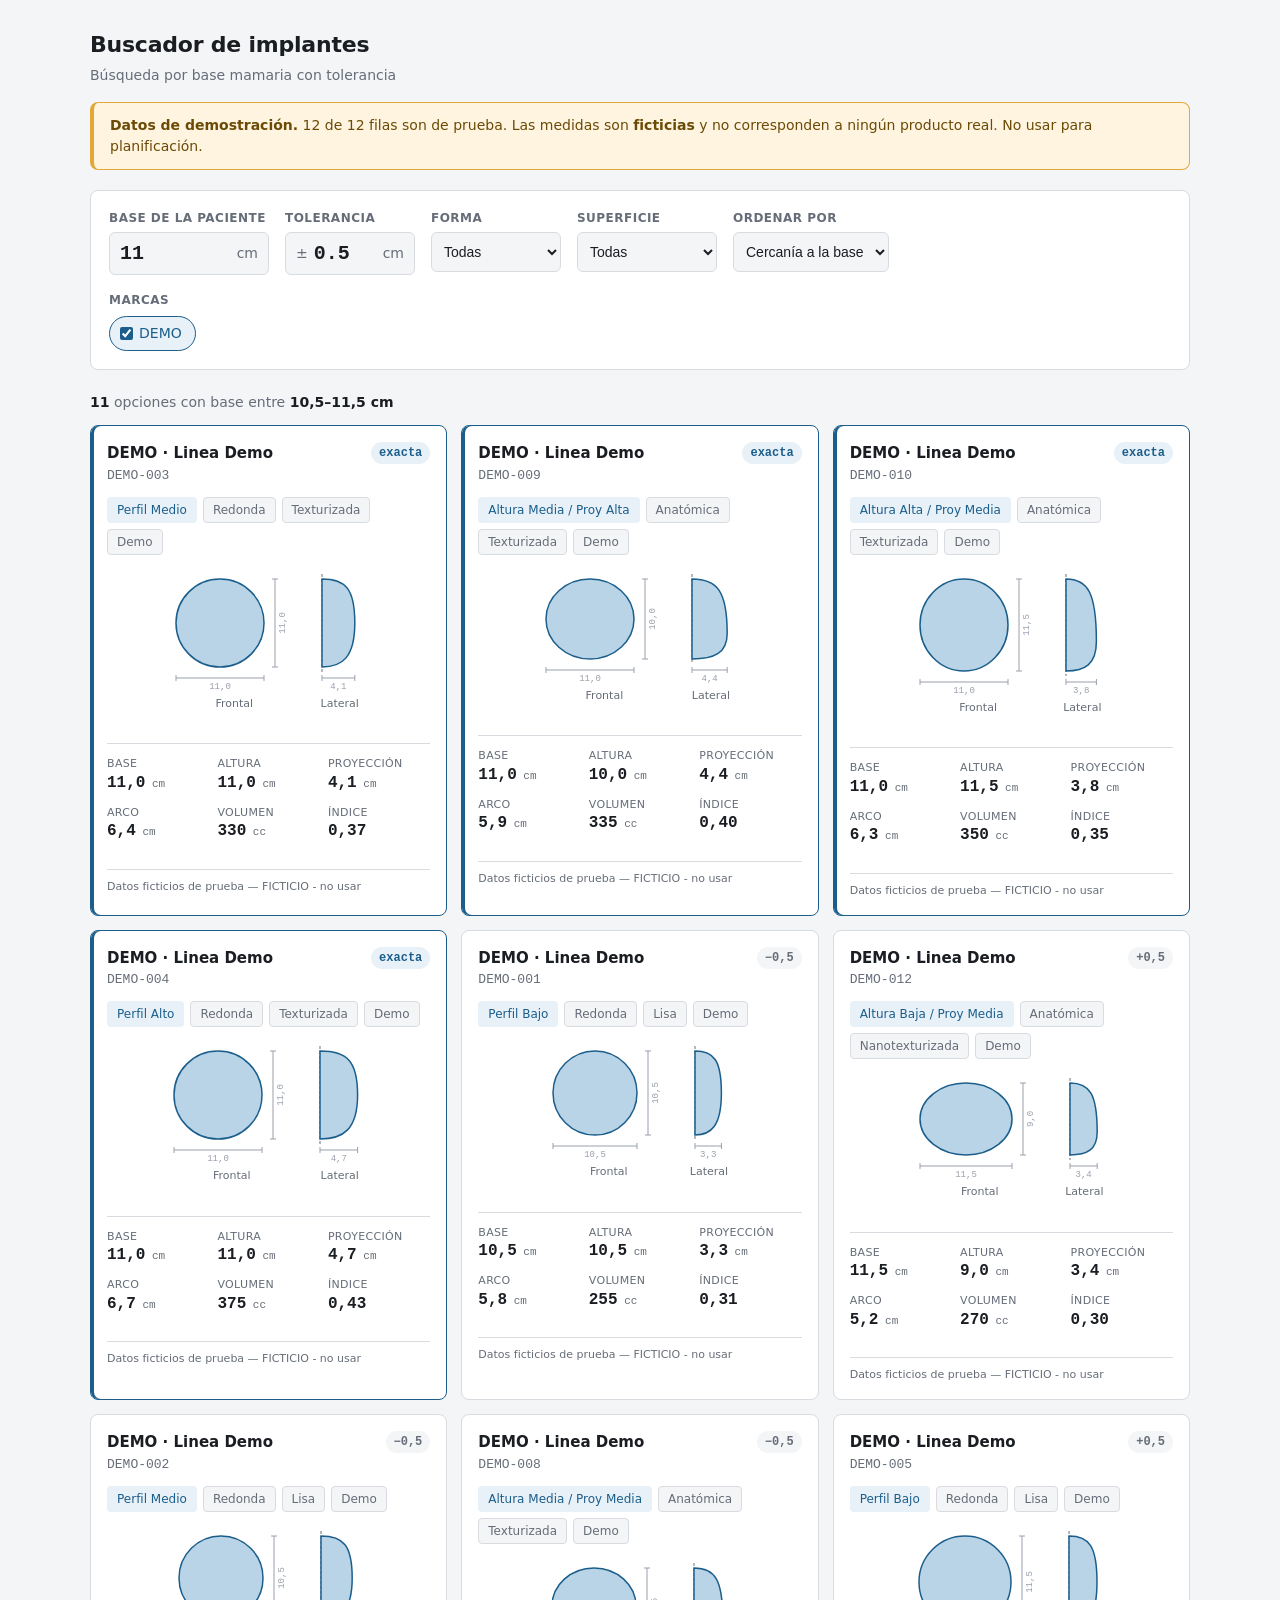
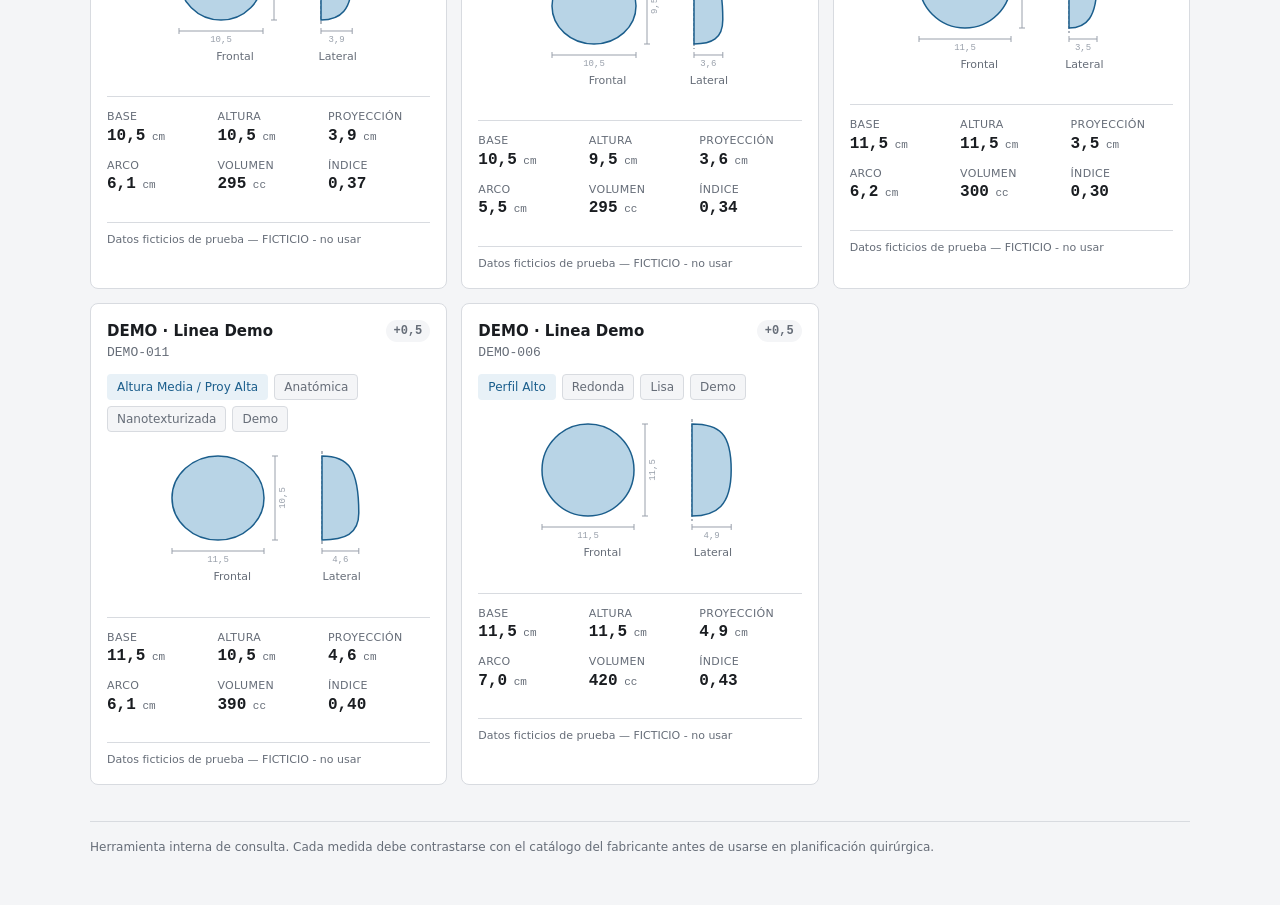
==== proyectos/implantes-mamarios/web/index.html @ 4392bfd8 "Buscador de implantes por base mamaria (sin datos reales aun) Monta el esqueleto completo del proyec" ====
<!doctype html>
<html lang="es">
<head>
  <meta charset="utf-8">
  <meta name="viewport" content="width=device-width, initial-scale=1">
  <title>Buscador de implantes</title>
  <link rel="stylesheet" href="estilos.css">
</head>
<body>

<header class="cabecera">
  <h1>Buscador de implantes</h1>
  <p class="subtitulo">Búsqueda por base mamaria con tolerancia</p>
</header>

<div id="avisoDemo" class="aviso-demo" hidden>
  <strong>Datos de demostración.</strong>
  <span id="avisoDemoTexto"></span>
  Las medidas son <strong>ficticias</strong> y no corresponden a ningún producto
  real. No usar para planificación.
</div>

<main>
  <section class="panel" aria-label="Criterios de búsqueda">
    <div class="campos">
      <div class="campo campo-principal">
        <label for="base">Base de la paciente</label>
        <div class="con-unidad">
          <input type="number" id="base" value="11" step="0.1" min="6" max="18" inputmode="decimal">
          <span class="unidad">cm</span>
        </div>
      </div>

      <div class="campo">
        <label for="tolerancia">Tolerancia</label>
        <div class="con-unidad">
          <span class="prefijo">±</span>
          <input type="number" id="tolerancia" value="0.5" step="0.1" min="0" max="3" inputmode="decimal">
          <span class="unidad">cm</span>
        </div>
      </div>

      <div class="campo">
        <label for="forma">Forma</label>
        <select id="forma">
          <option value="">Todas</option>
          <option value="redonda">Redonda</option>
          <option value="anatomica">Anatómica</option>
        </select>
      </div>

      <div class="campo">
        <label for="superficie">Superficie</label>
        <select id="superficie">
          <option value="">Todas</option>
        </select>
      </div>

      <div class="campo">
        <label for="orden">Ordenar por</label>
        <select id="orden">
          <option value="cercania">Cercanía a la base</option>
          <option value="volumen">Volumen</option>
          <option value="proyeccion">Proyección</option>
        </select>
      </div>
    </div>

    <fieldset class="marcas">
      <legend>Marcas</legend>
      <div id="listaMarcas" class="chips"></div>
    </fieldset>
  </section>

  <p id="resumen" class="resumen" role="status"></p>
  <div id="resultados" class="resultados"></div>
</main>

<footer class="pie">
  Herramienta interna de consulta. Cada medida debe contrastarse con el catálogo
  del fabricante antes de usarse en planificación quirúrgica.
</footer>

<script src="datos.js"></script>
<script src="app.js"></script>
</body>
</html>
---- proyectos/implantes-mamarios/web/estilos.css ----
:root {
  --fondo: #f4f5f7;
  --superficie: #ffffff;
  --borde: #d8dbe0;
  --texto: #1a1d21;
  --texto-suave: #666d78;
  --acento: #1b5e8c;
  --acento-suave: #e8f1f7;
  --aviso-fondo: #fff4e0;
  --aviso-borde: #e0a838;
  --aviso-texto: #6b4a05;
  --implante: #b8d4e6;
  --implante-borde: #1b5e8c;
  --cota: #99a0ab;
  --radio: 8px;
}

@media (prefers-color-scheme: dark) {
  :root {
    --fondo: #16181c;
    --superficie: #1f2227;
    --borde: #343941;
    --texto: #e8eaed;
    --texto-suave: #9aa1ac;
    --acento: #6fb3dd;
    --acento-suave: #1c2b36;
    --aviso-fondo: #35291040;
    --aviso-borde: #b8892c;
    --aviso-texto: #e8c477;
    --implante: #2c4757;
    --implante-borde: #6fb3dd;
    --cota: #6b7280;
  }
}

* { box-sizing: border-box; }

body {
  margin: 0;
  padding: 0 16px 48px;
  background: var(--fondo);
  color: var(--texto);
  font: 15px/1.5 system-ui, -apple-system, "Segoe UI", sans-serif;
}

.cabecera {
  max-width: 1100px;
  margin: 0 auto;
  padding-block: 28px 16px;
}

h1 {
  margin: 0;
  font-size: 22px;
  font-weight: 600;
  letter-spacing: -0.01em;
}

.subtitulo {
  margin: 4px 0 0;
  color: var(--texto-suave);
  font-size: 14px;
}

.aviso-demo {
  max-width: 1100px;
  margin: 0 auto 20px;
  padding: 12px 16px;
  background: var(--aviso-fondo);
  border: 1px solid var(--aviso-borde);
  border-left-width: 4px;
  border-radius: var(--radio);
  color: var(--aviso-texto);
  font-size: 14px;
}

main { max-width: 1100px; margin: 0 auto; }

.panel {
  background: var(--superficie);
  border: 1px solid var(--borde);
  border-radius: var(--radio);
  padding: 18px;
}

.campos {
  display: flex;
  flex-wrap: wrap;
  gap: 16px;
}

.campo { display: flex; flex-direction: column; gap: 5px; min-width: 130px; }
.campo-principal { min-width: 160px; }

.campo label {
  font-size: 12px;
  font-weight: 600;
  text-transform: uppercase;
  letter-spacing: 0.04em;
  color: var(--texto-suave);
}

.con-unidad {
  display: flex;
  align-items: center;
  gap: 6px;
  background: var(--fondo);
  border: 1px solid var(--borde);
  border-radius: 6px;
  padding: 0 10px;
}

.con-unidad:focus-within { border-color: var(--acento); }

.con-unidad input {
  border: none;
  background: none;
  color: var(--texto);
  font: 600 20px/1 ui-monospace, "SF Mono", Menlo, monospace;
  padding: 9px 0;
  width: 100%;
  min-width: 0;
}

.con-unidad input:focus { outline: none; }
.unidad, .prefijo { color: var(--texto-suave); font-size: 14px; flex: none; }

select {
  background: var(--fondo);
  border: 1px solid var(--borde);
  border-radius: 6px;
  color: var(--texto);
  font-size: 14px;
  padding: 10px 8px;
  min-width: 130px;
}

.marcas { border: none; margin: 16px 0 0; padding: 0; }

.marcas legend {
  font-size: 12px;
  font-weight: 600;
  text-transform: uppercase;
  letter-spacing: 0.04em;
  color: var(--texto-suave);
  padding: 0 0 7px;
}

.chips { display: flex; flex-wrap: wrap; gap: 8px; }

.chip {
  display: inline-flex;
  align-items: center;
  gap: 6px;
  background: var(--fondo);
  border: 1px solid var(--borde);
  border-radius: 999px;
  padding: 6px 13px 6px 10px;
  font-size: 14px;
  cursor: pointer;
  user-select: none;
}

.chip:has(input:checked) {
  background: var(--acento-suave);
  border-color: var(--acento);
  color: var(--acento);
  font-weight: 500;
}

.chip input { accent-color: var(--acento); margin: 0; }

.resumen {
  margin: 22px 0 12px;
  color: var(--texto-suave);
  font-size: 14px;
}

.resumen strong { color: var(--texto); }

.resultados {
  display: grid;
  grid-template-columns: repeat(auto-fill, minmax(330px, 1fr));
  gap: 14px;
}

.tarjeta {
  background: var(--superficie);
  border: 1px solid var(--borde);
  border-radius: var(--radio);
  padding: 16px;
  display: flex;
  flex-direction: column;
  gap: 12px;
}

.tarjeta.exacta { border-color: var(--acento); box-shadow: inset 3px 0 0 var(--acento); }

.tarjeta-cabecera { display: flex; justify-content: space-between; gap: 10px; align-items: start; }

.marca-linea { font-weight: 600; font-size: 15px; }
.referencia {
  color: var(--texto-suave);
  font: 13px/1.4 ui-monospace, "SF Mono", Menlo, monospace;
  margin-top: 2px;
}

.delta {
  flex: none;
  font: 600 12px/1 ui-monospace, Menlo, monospace;
  padding: 5px 8px;
  border-radius: 999px;
  background: var(--fondo);
  color: var(--texto-suave);
  white-space: nowrap;
}

.delta.cero { background: var(--acento-suave); color: var(--acento); }

.etiquetas { display: flex; flex-wrap: wrap; gap: 6px; }

.etiqueta {
  font-size: 12px;
  padding: 3px 9px;
  border-radius: 4px;
  background: var(--fondo);
  border: 1px solid var(--borde);
  color: var(--texto-suave);
}

.etiqueta.perfil { background: var(--acento-suave); border-color: transparent; color: var(--acento); font-weight: 500; }

.esquemas { display: flex; gap: 18px; justify-content: center; align-items: flex-end; padding: 4px 0; }
.esquema { text-align: center; margin: 0; }
.esquema svg { display: block; margin: 0 auto; }
.esquema figcaption { font-size: 11px; color: var(--texto-suave); margin-top: 3px; }

.medidas {
  display: grid;
  grid-template-columns: repeat(3, 1fr);
  gap: 12px 8px;
  border-top: 1px solid var(--borde);
  padding-top: 12px;
}

.medida { display: flex; flex-direction: column; gap: 1px; }

.medida dt {
  font-size: 11px;
  text-transform: uppercase;
  letter-spacing: 0.03em;
  color: var(--texto-suave);
}

.medida dd {
  margin: 0;
  font: 600 16px/1.2 ui-monospace, "SF Mono", Menlo, monospace;
}

.medida dd .u { font-size: 11px; font-weight: 400; color: var(--texto-suave); }
.medida dd.vacio { color: var(--texto-suave); font-weight: 400; }

.fuente {
  font-size: 11px;
  color: var(--texto-suave);
  border-top: 1px solid var(--borde);
  padding-top: 9px;
  line-height: 1.45;
}

.vacio-total {
  grid-column: 1 / -1;
  text-align: center;
  padding: 48px 20px;
  color: var(--texto-suave);
  background: var(--superficie);
  border: 1px dashed var(--borde);
  border-radius: var(--radio);
}

.pie {
  max-width: 1100px;
  margin: 36px auto 0;
  padding-top: 16px;
  border-top: 1px solid var(--borde);
  color: var(--texto-suave);
  font-size: 12px;
}

@media (max-width: 520px) {
  .campo, .campo-principal { min-width: 100%; }
  .resultados { grid-template-columns: 1fr; }
}
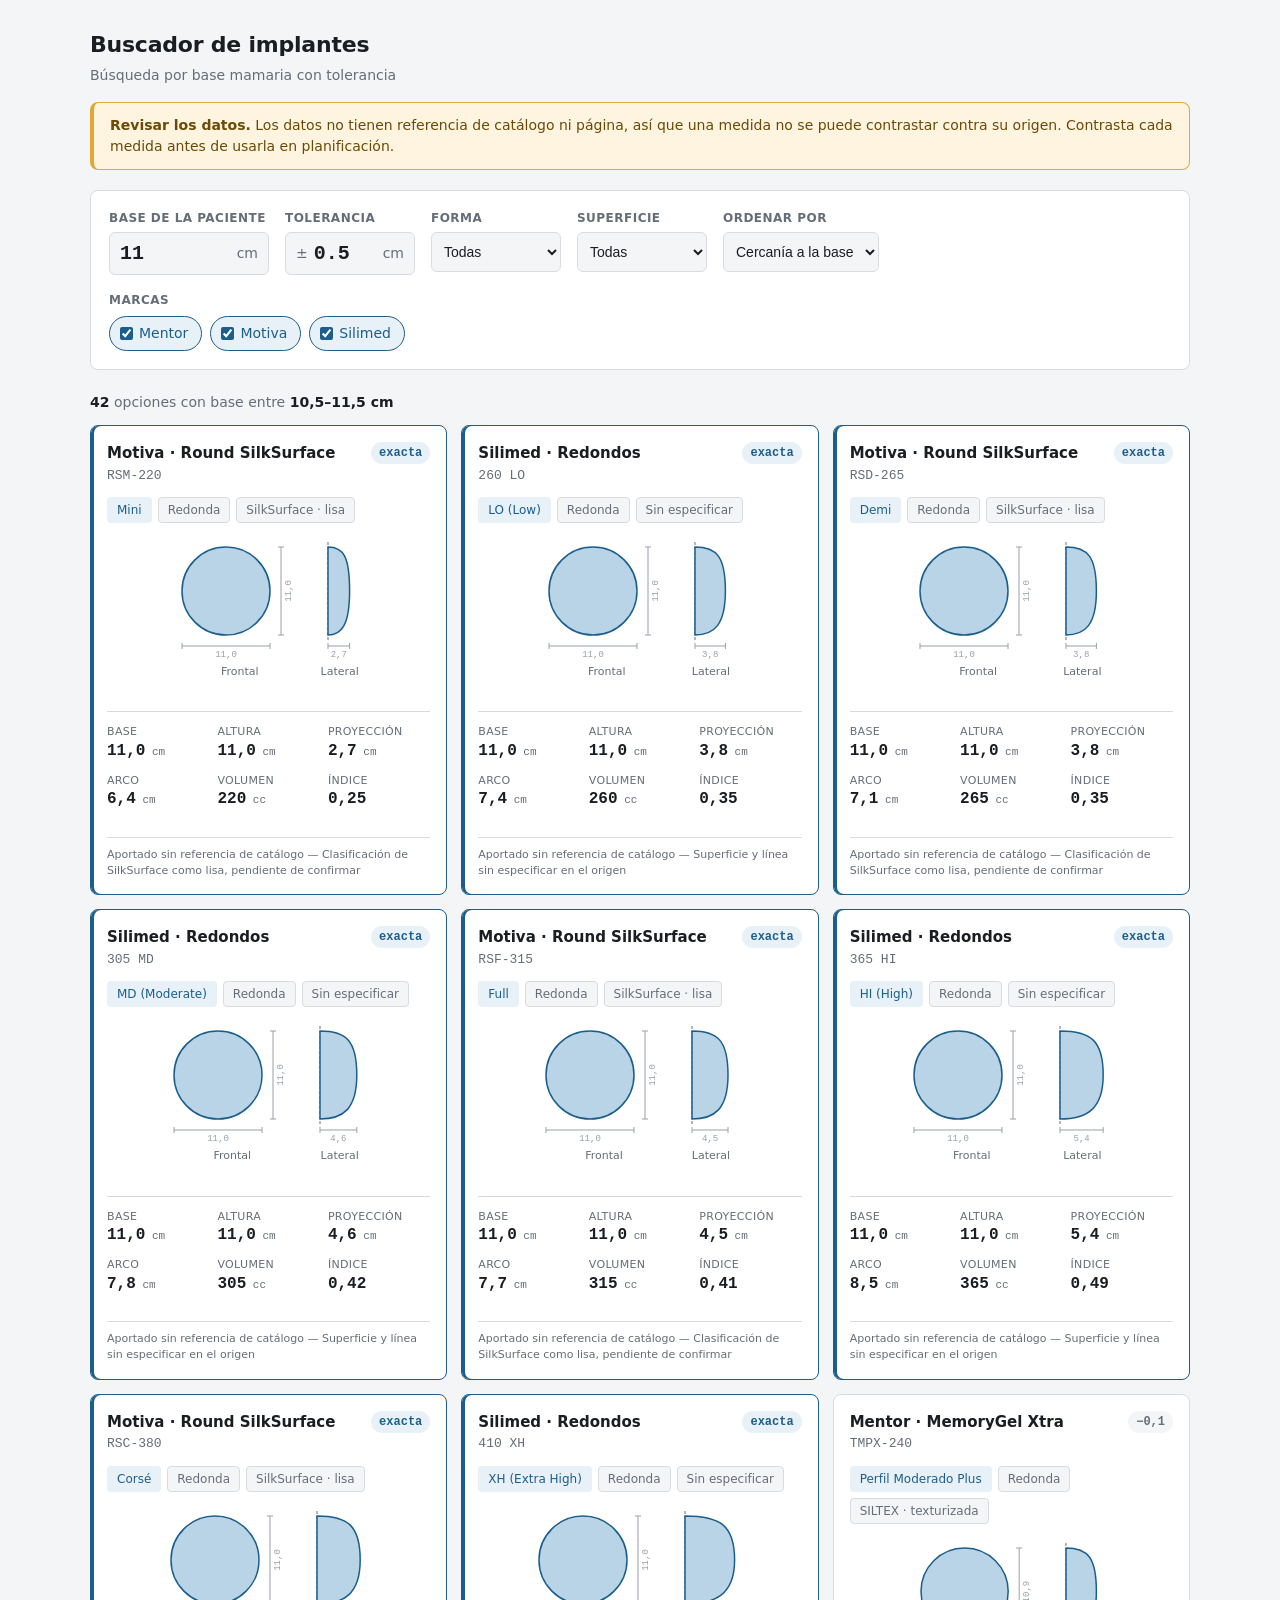
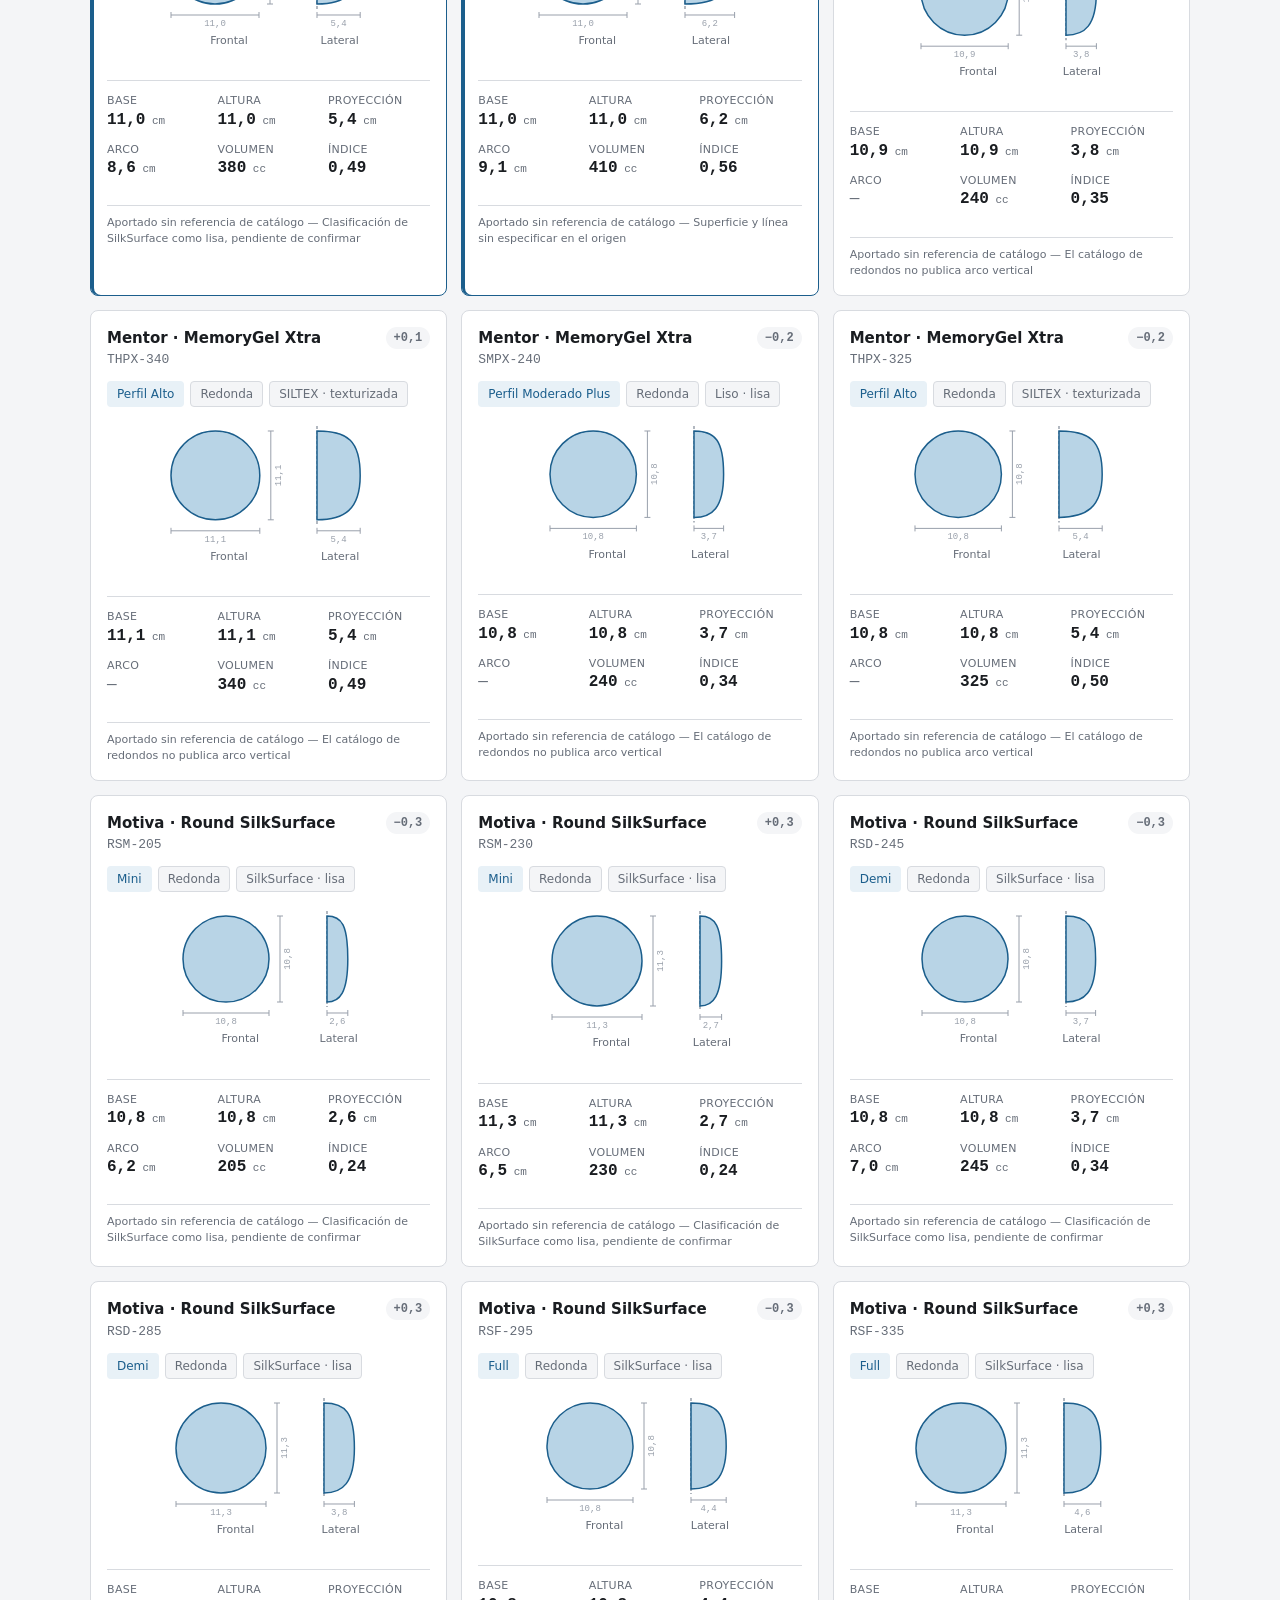
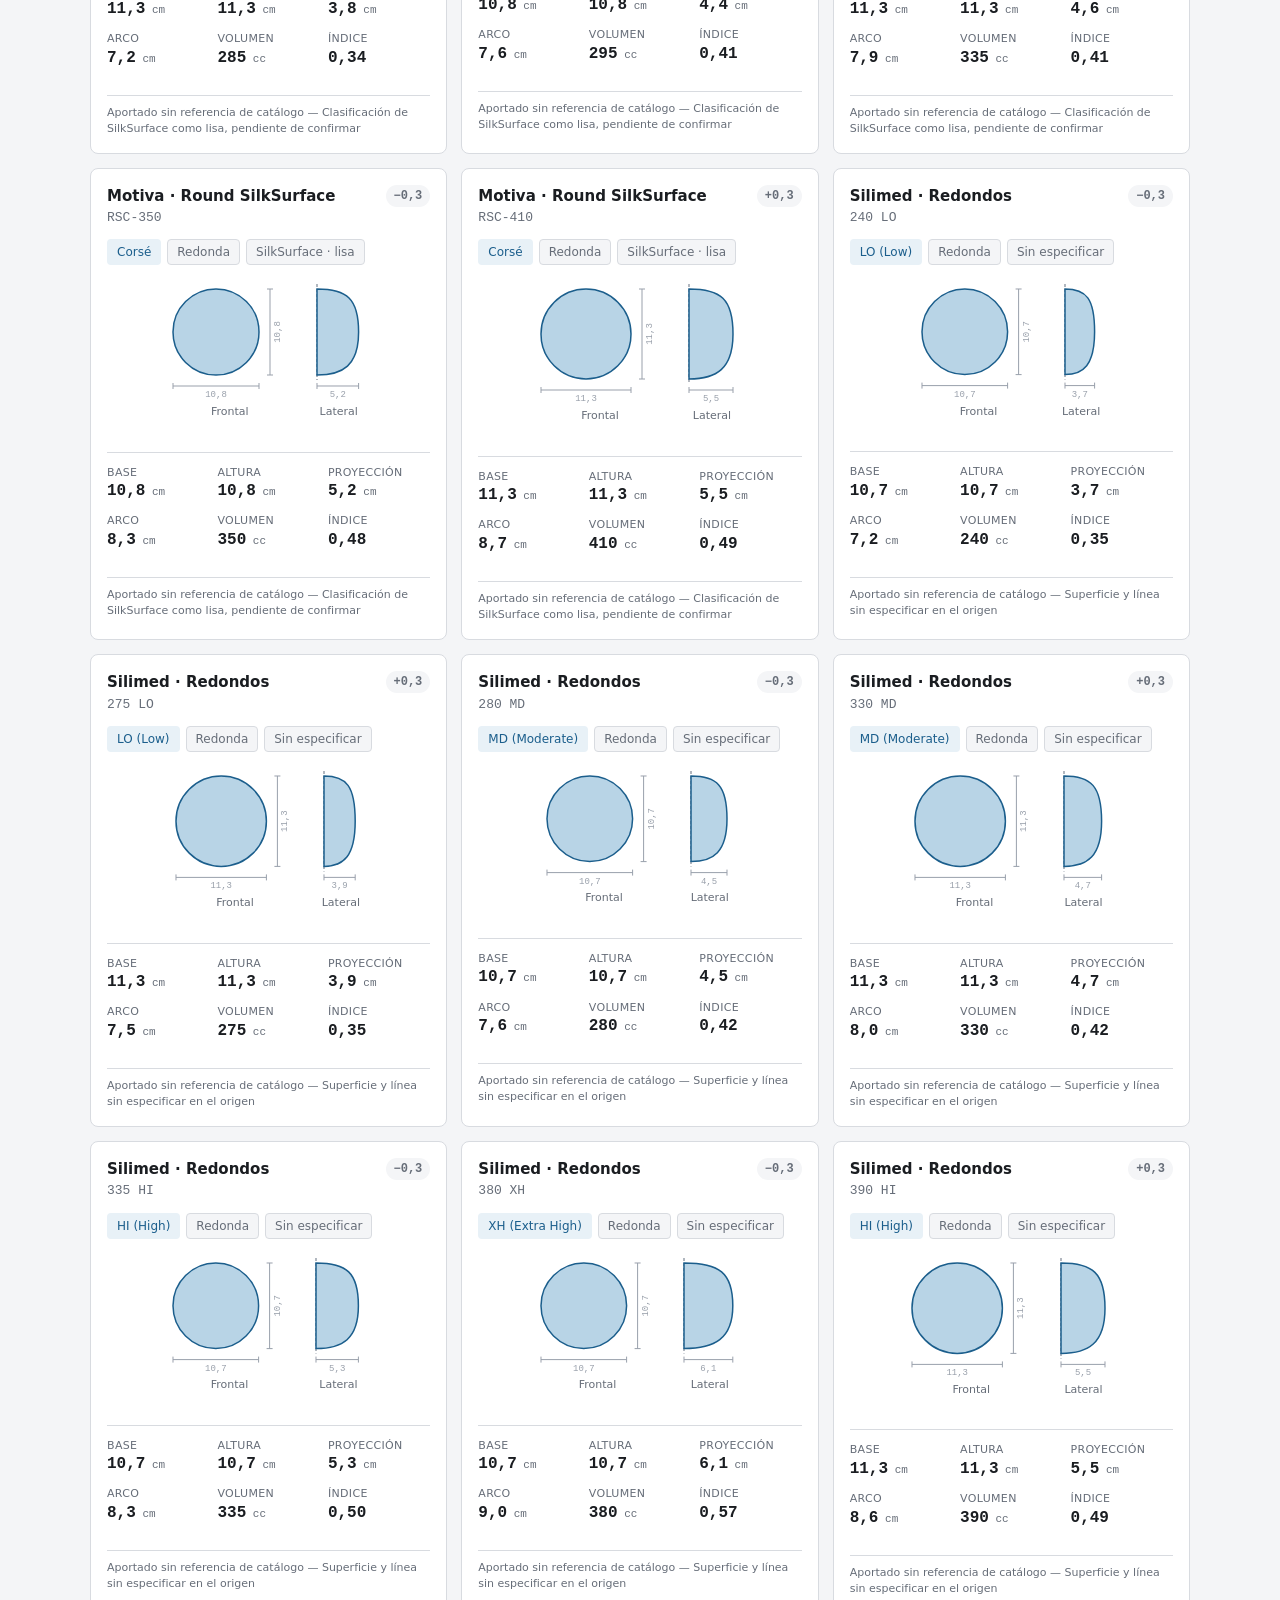
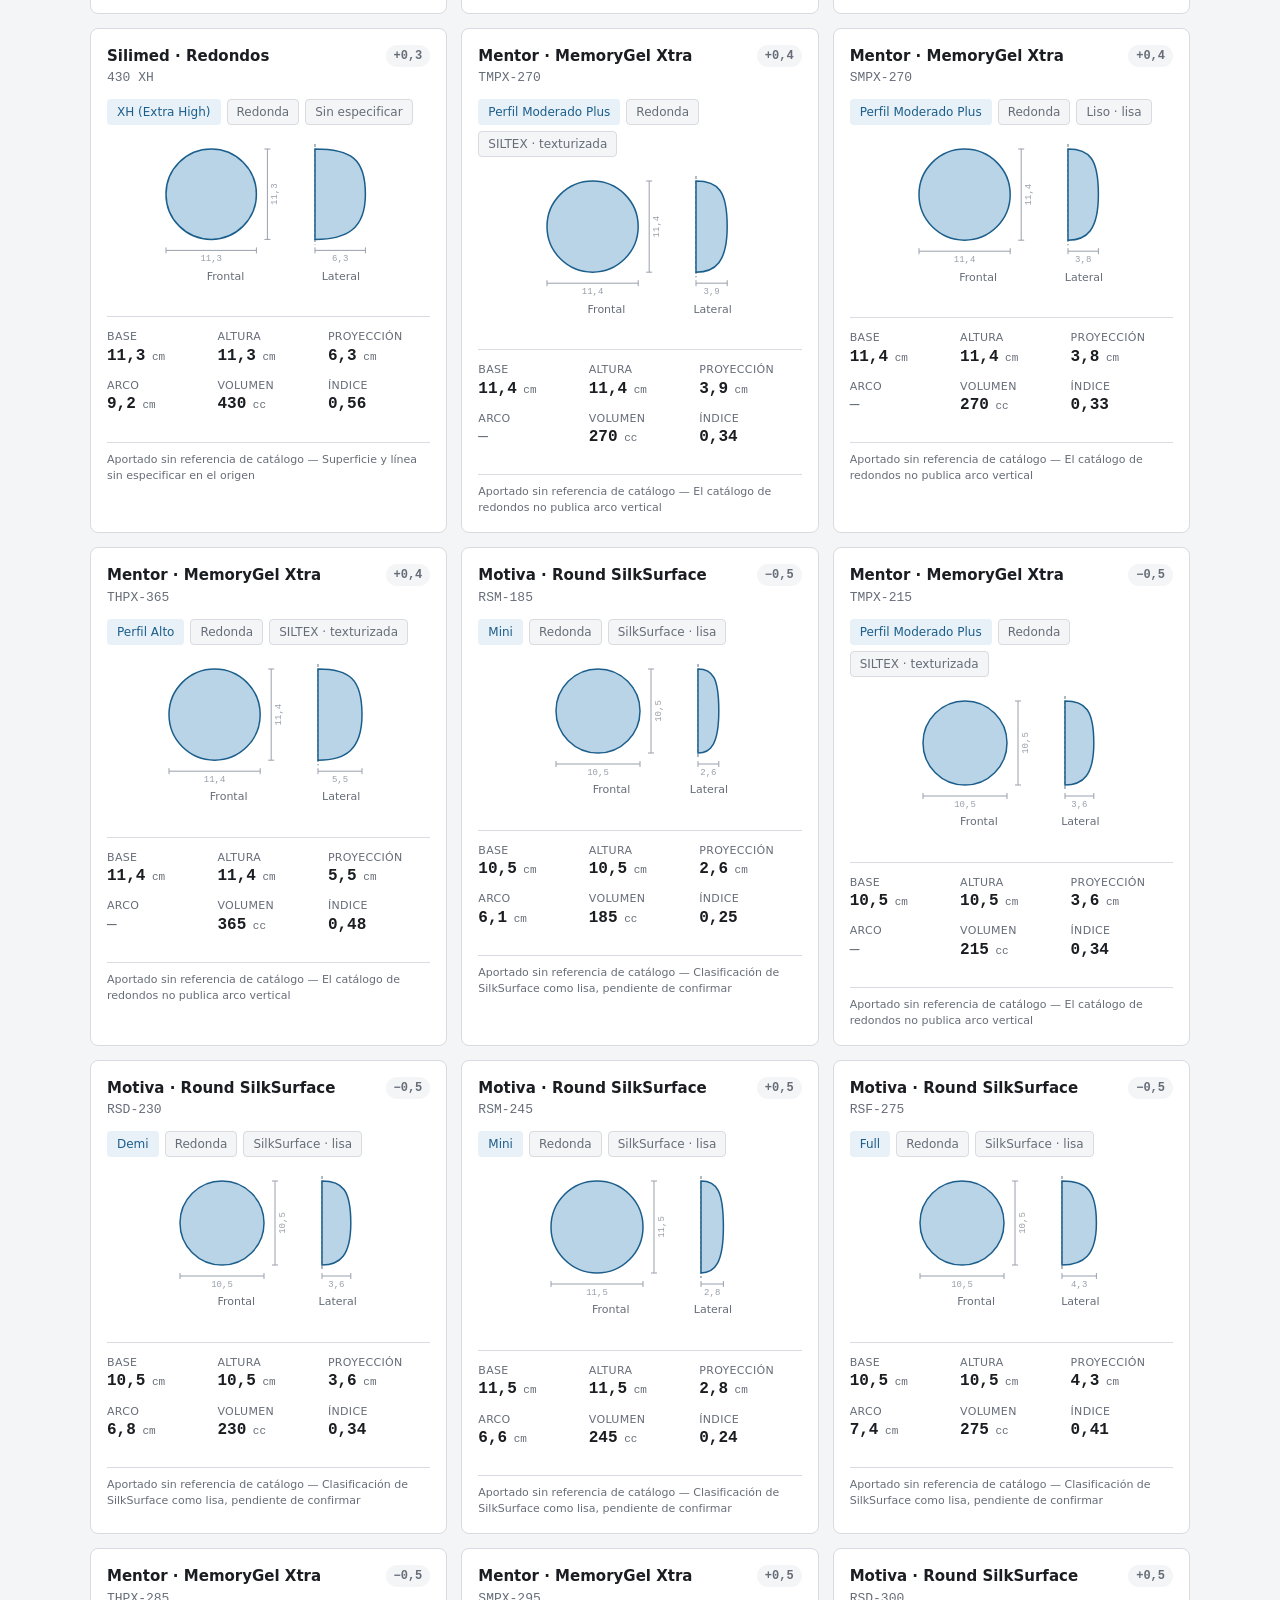
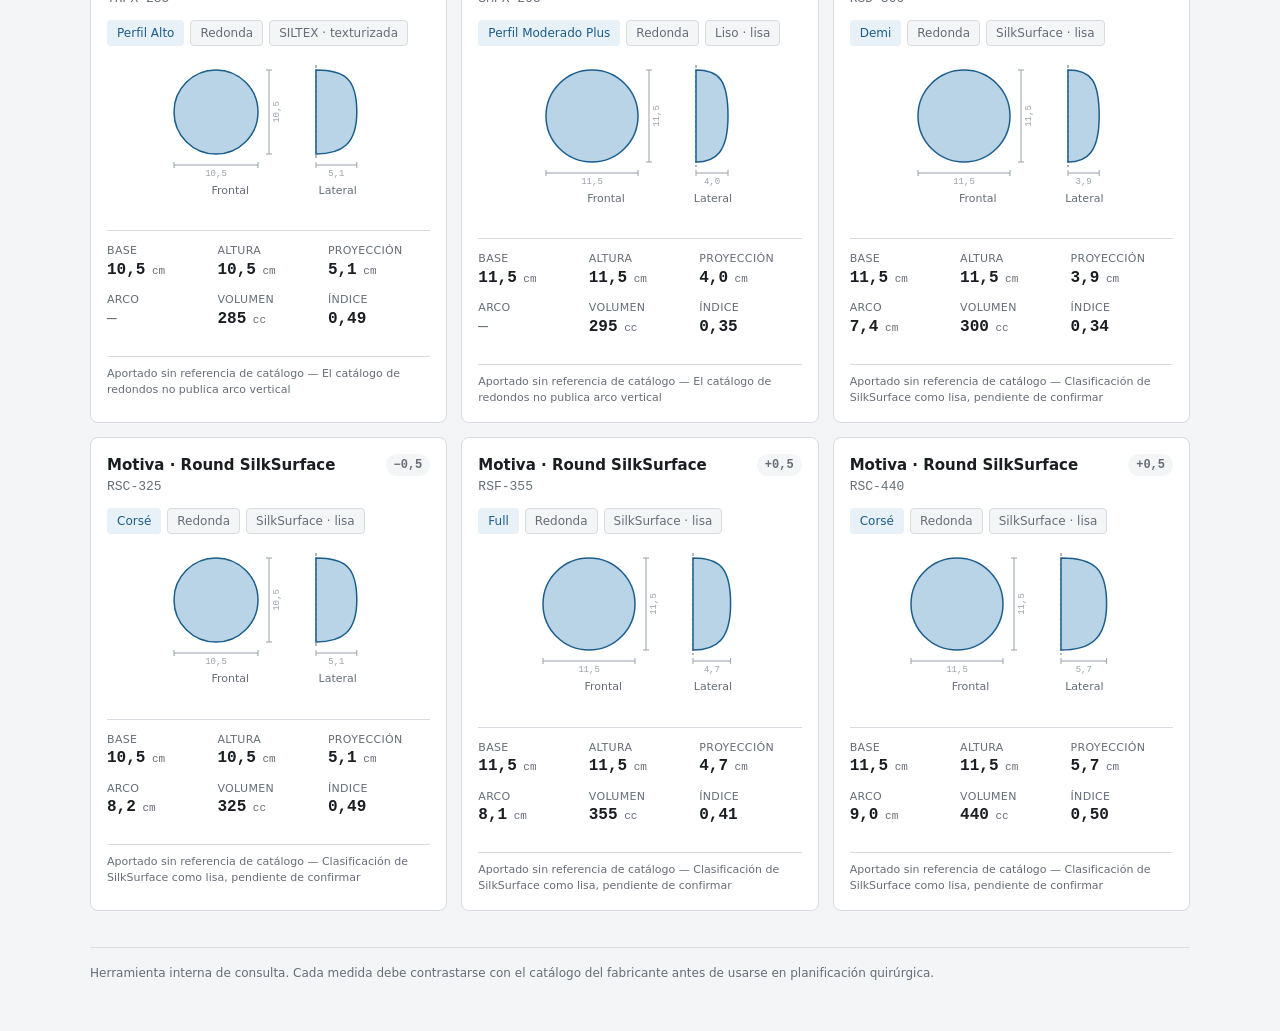
==== commit f76f4d6e: "Cargar 171 implantes redondos de Mentor, Motiva y Silimed Sustituye las filas de demostracion por lo" ====
--- a/proyectos/implantes-mamarios/web/index.html
+++ b/proyectos/implantes-mamarios/web/index.html
@@ -14,10 +14,8 @@
 </header>
 
 <div id="avisoDemo" class="aviso-demo" hidden>
-  <strong>Datos de demostración.</strong>
+  <strong>Revisar los datos.</strong>
   <span id="avisoDemoTexto"></span>
-  Las medidas son <strong>ficticias</strong> y no corresponden a ningún producto
-  real. No usar para planificación.
 </div>
 
 <main>
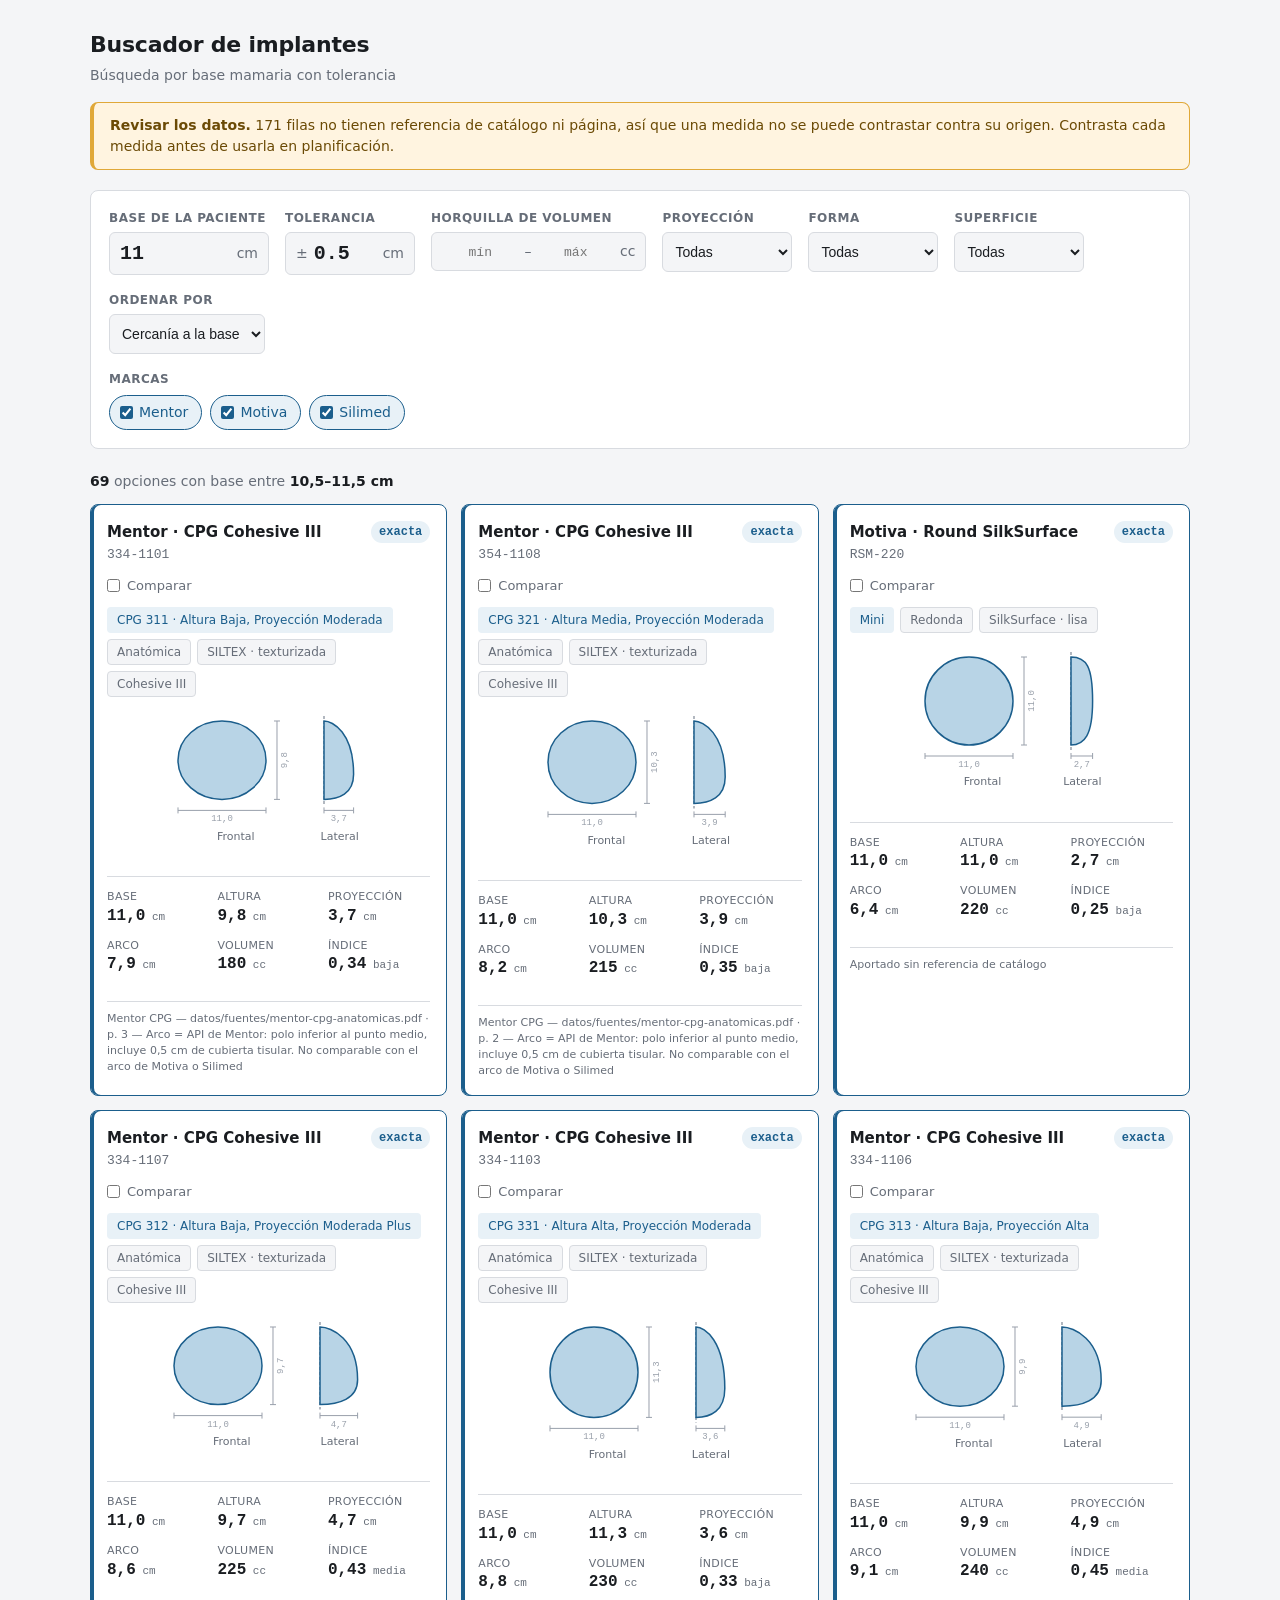
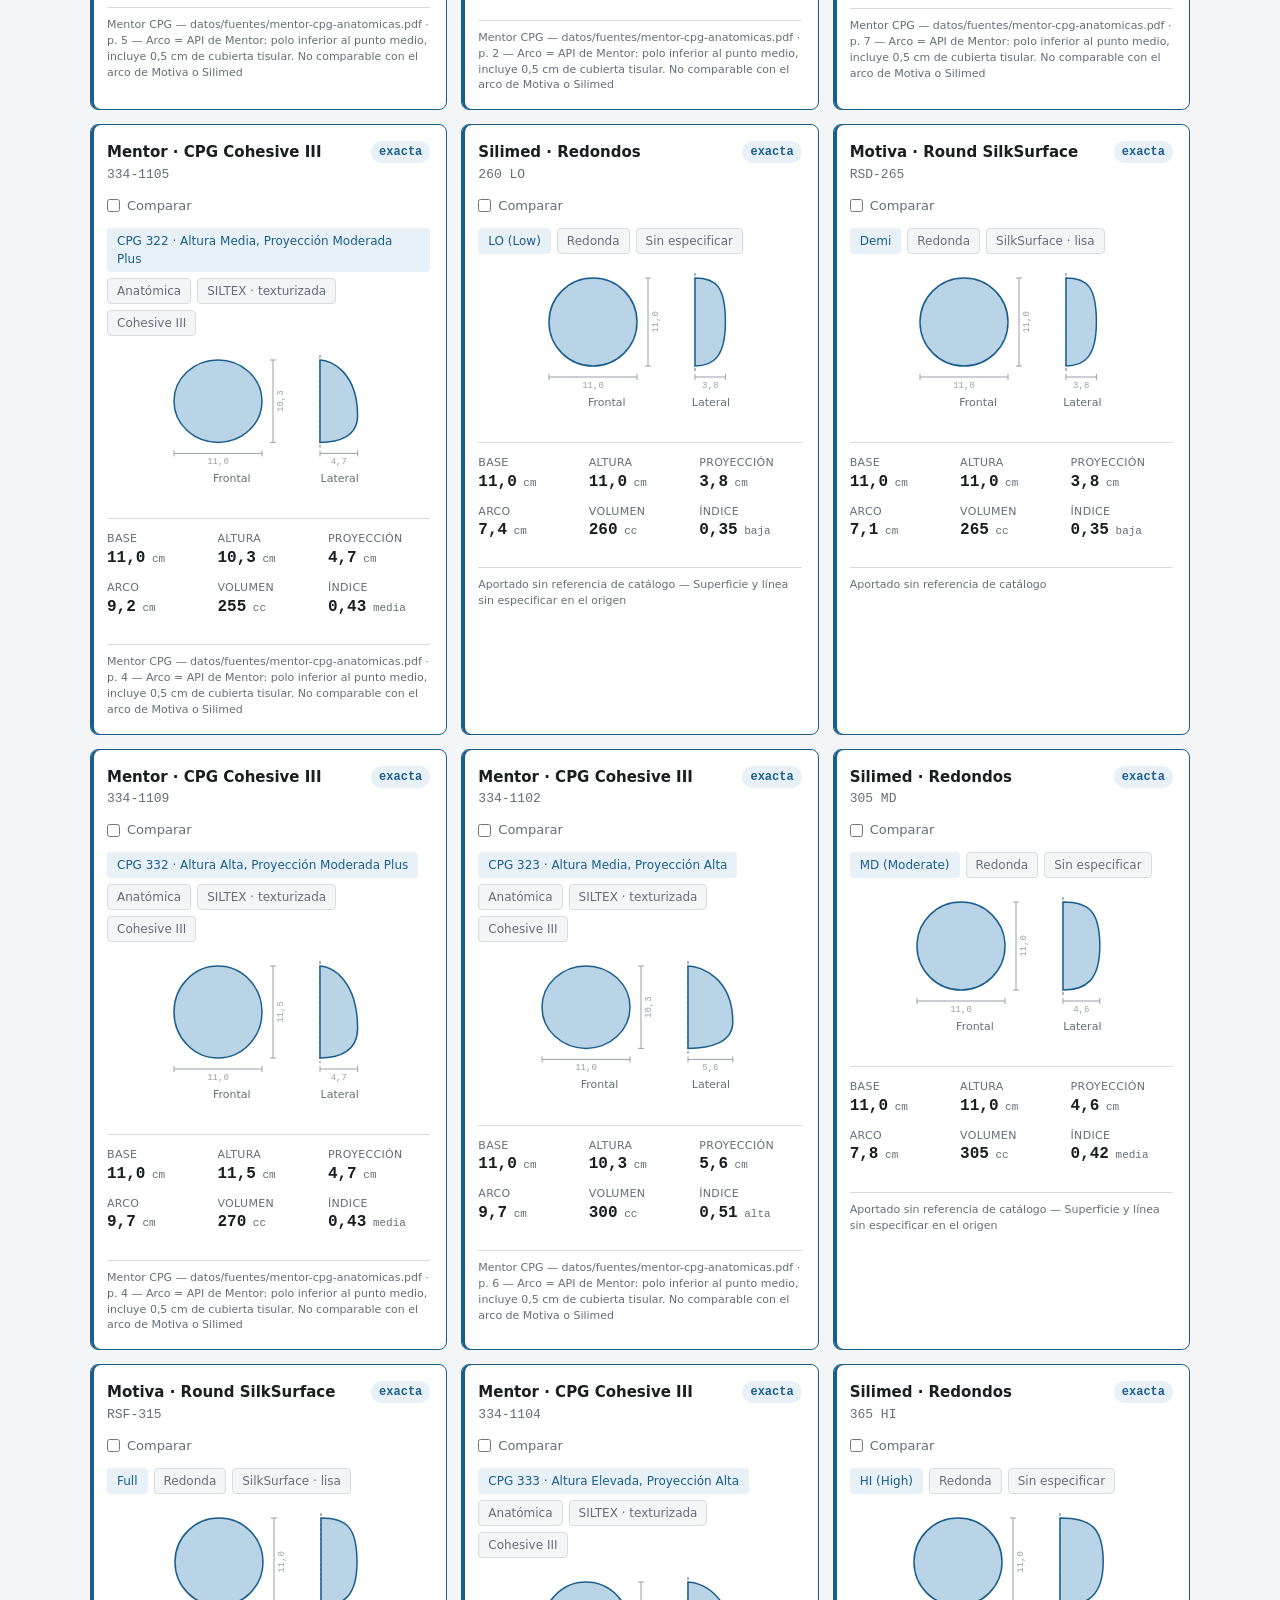
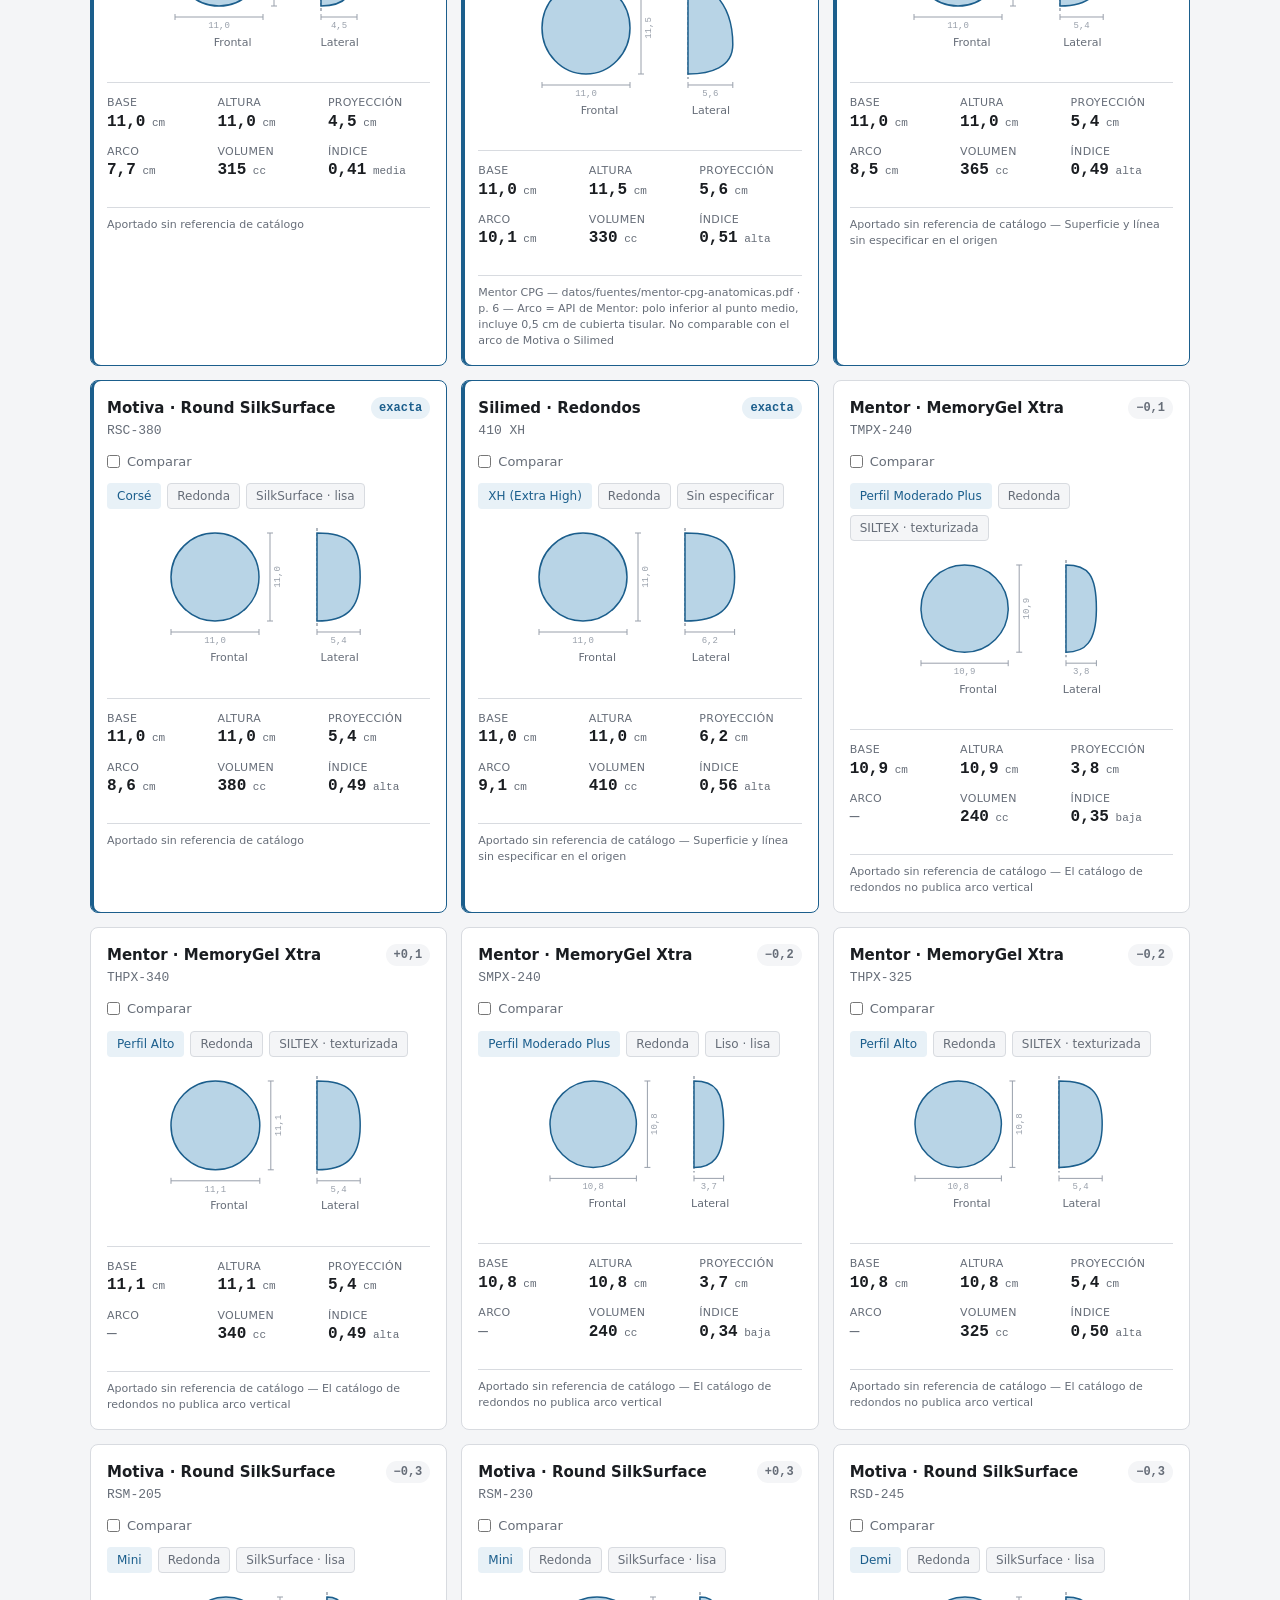
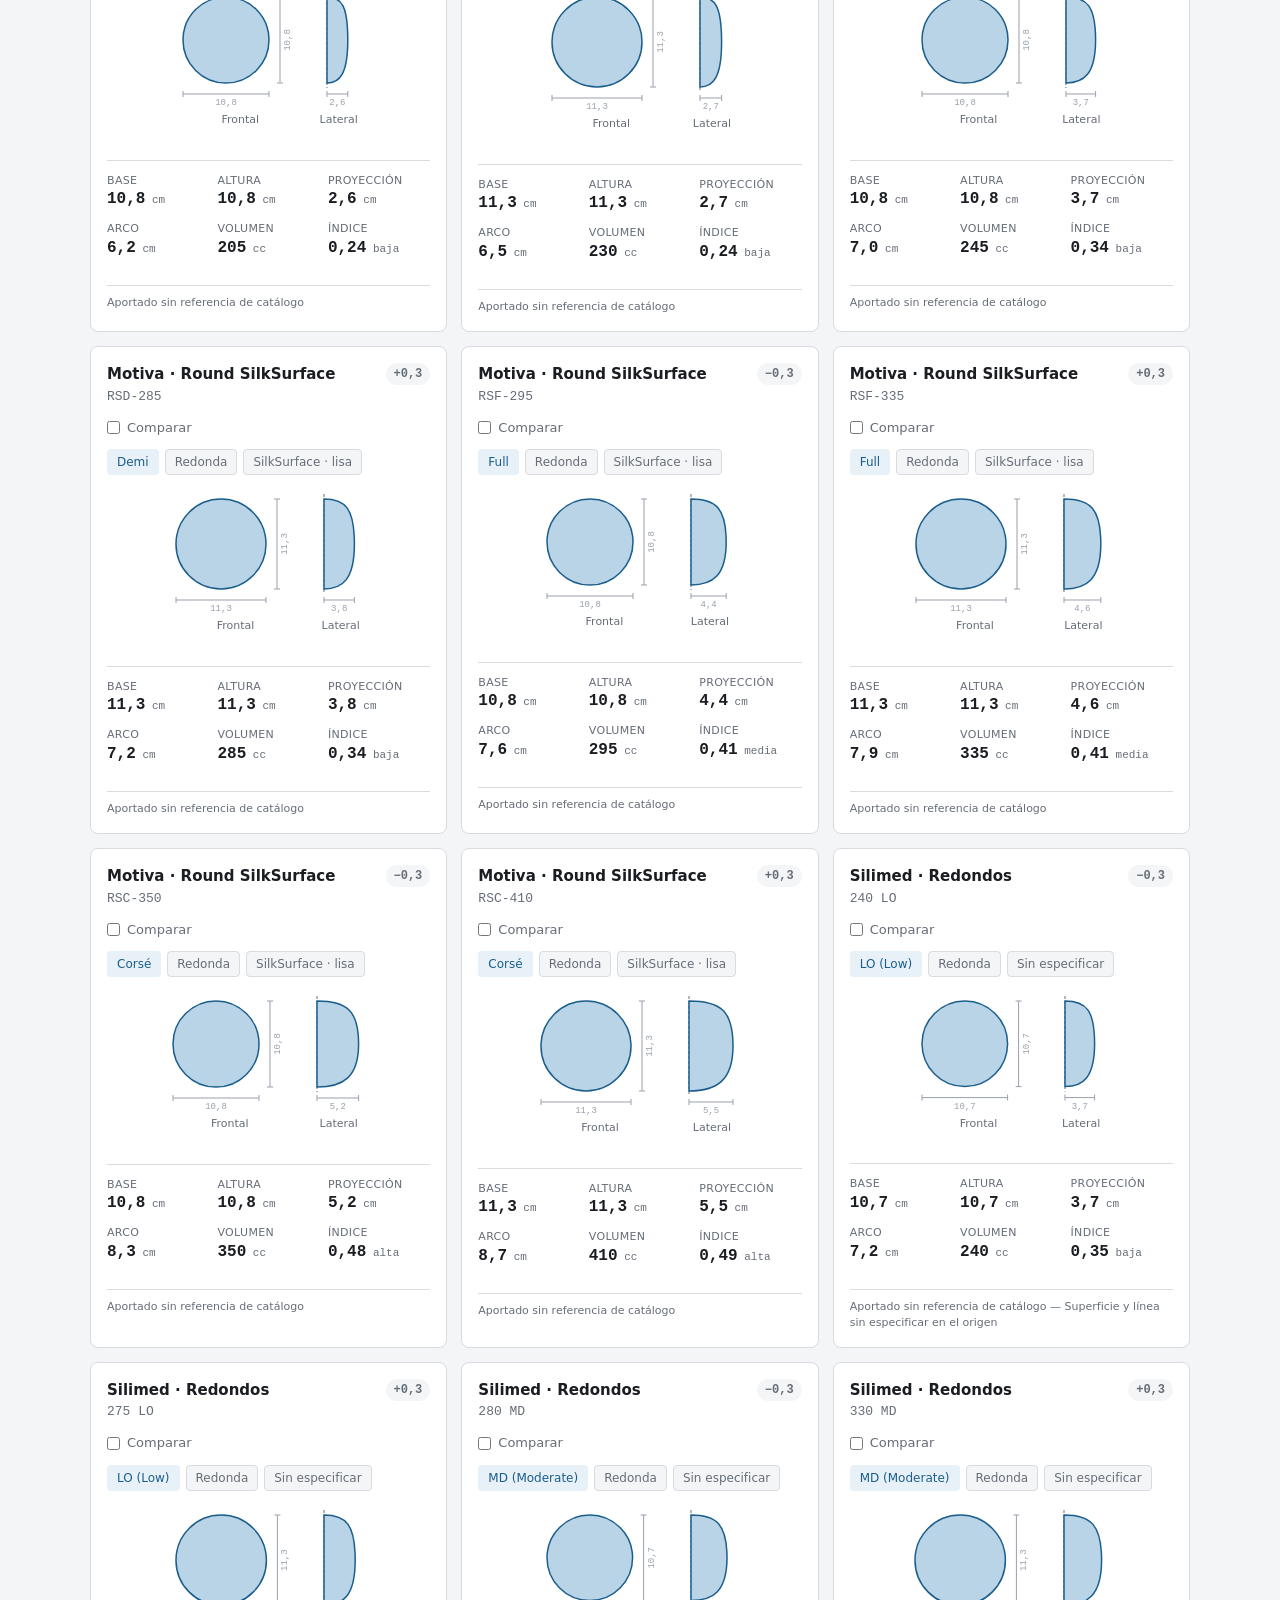
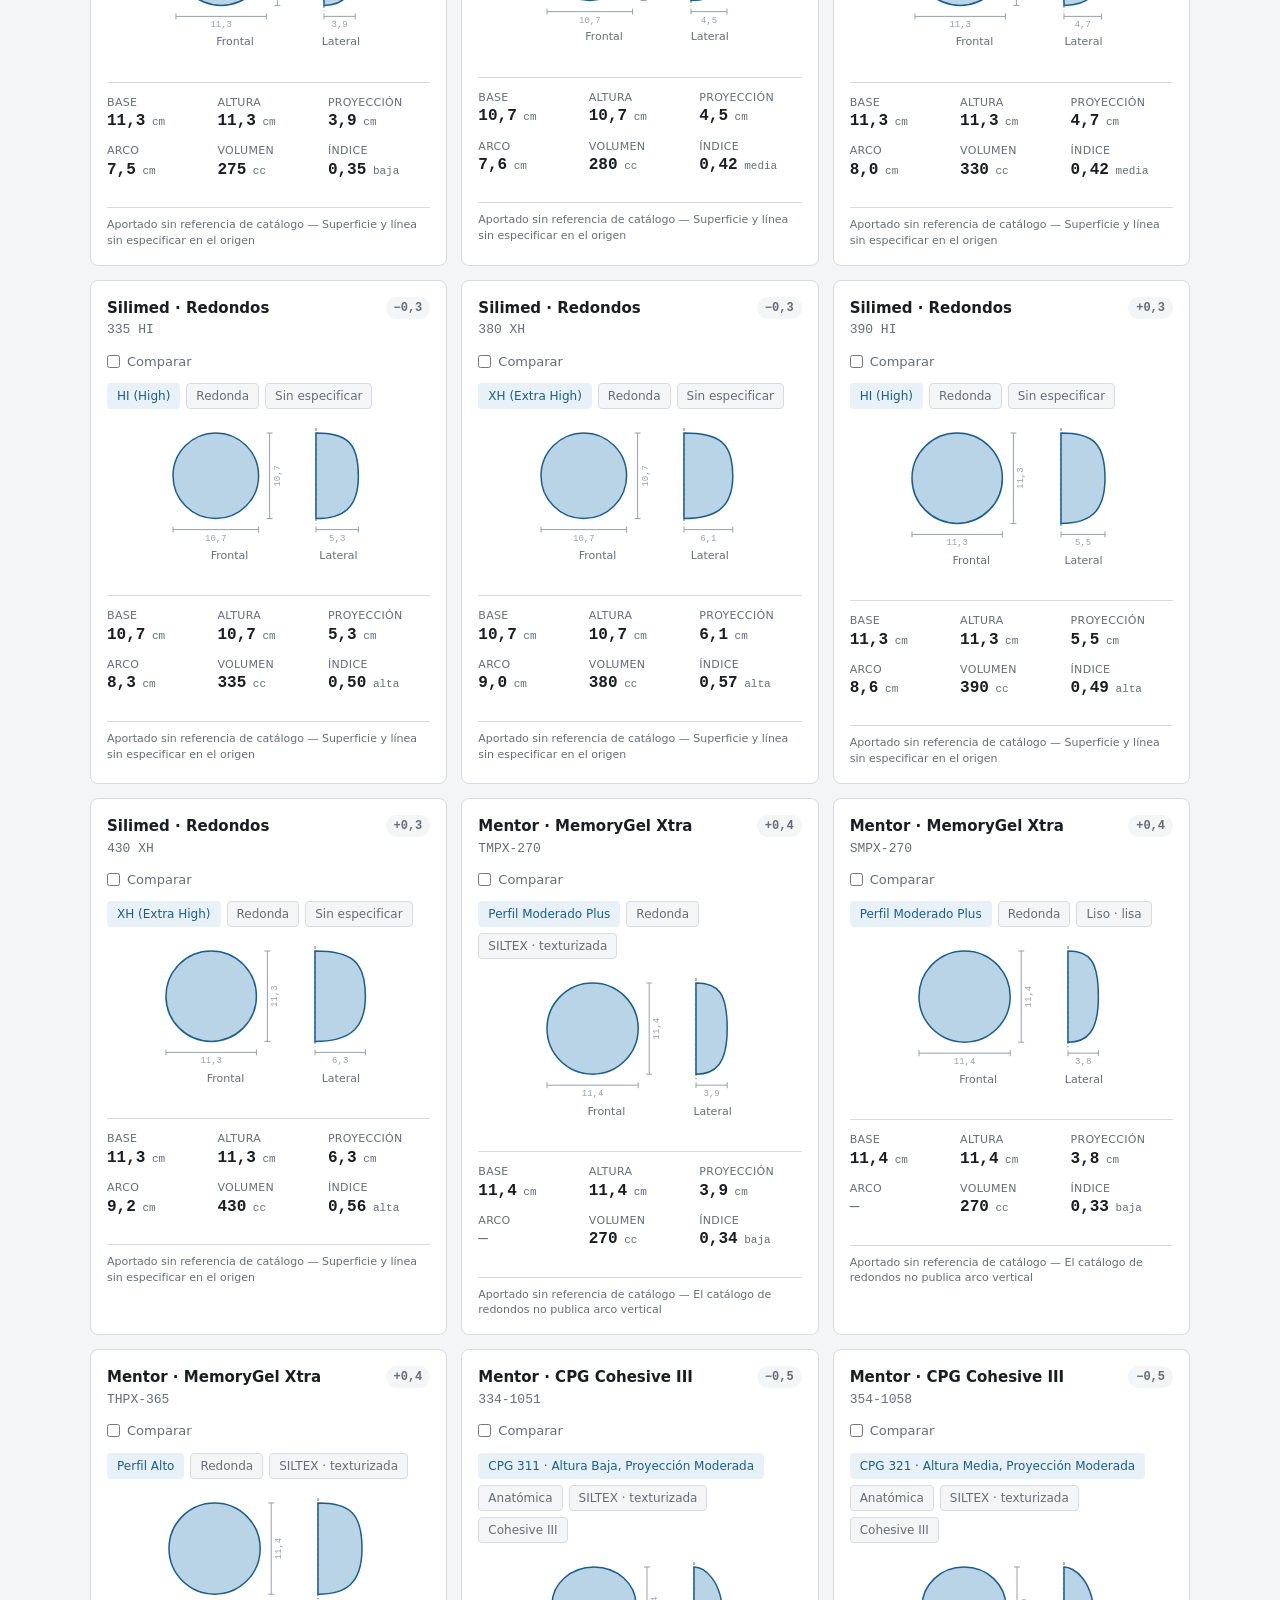
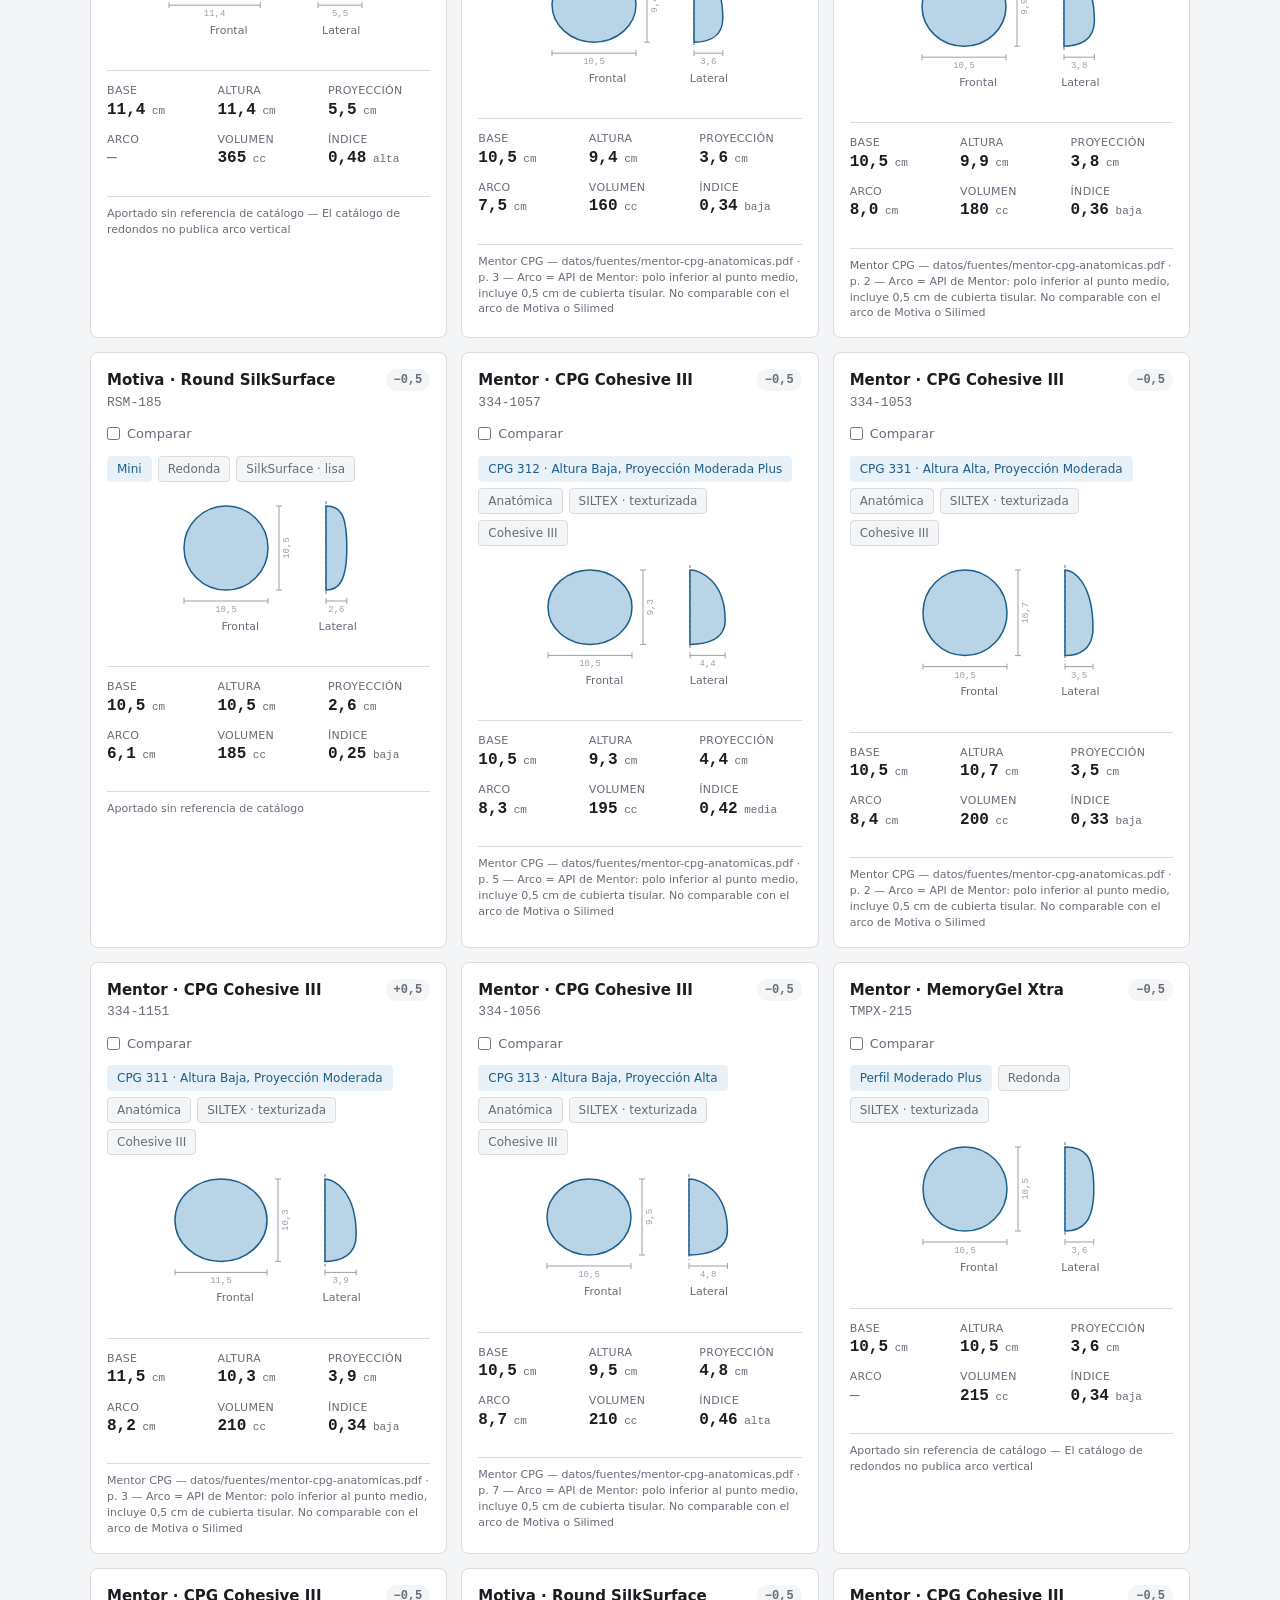
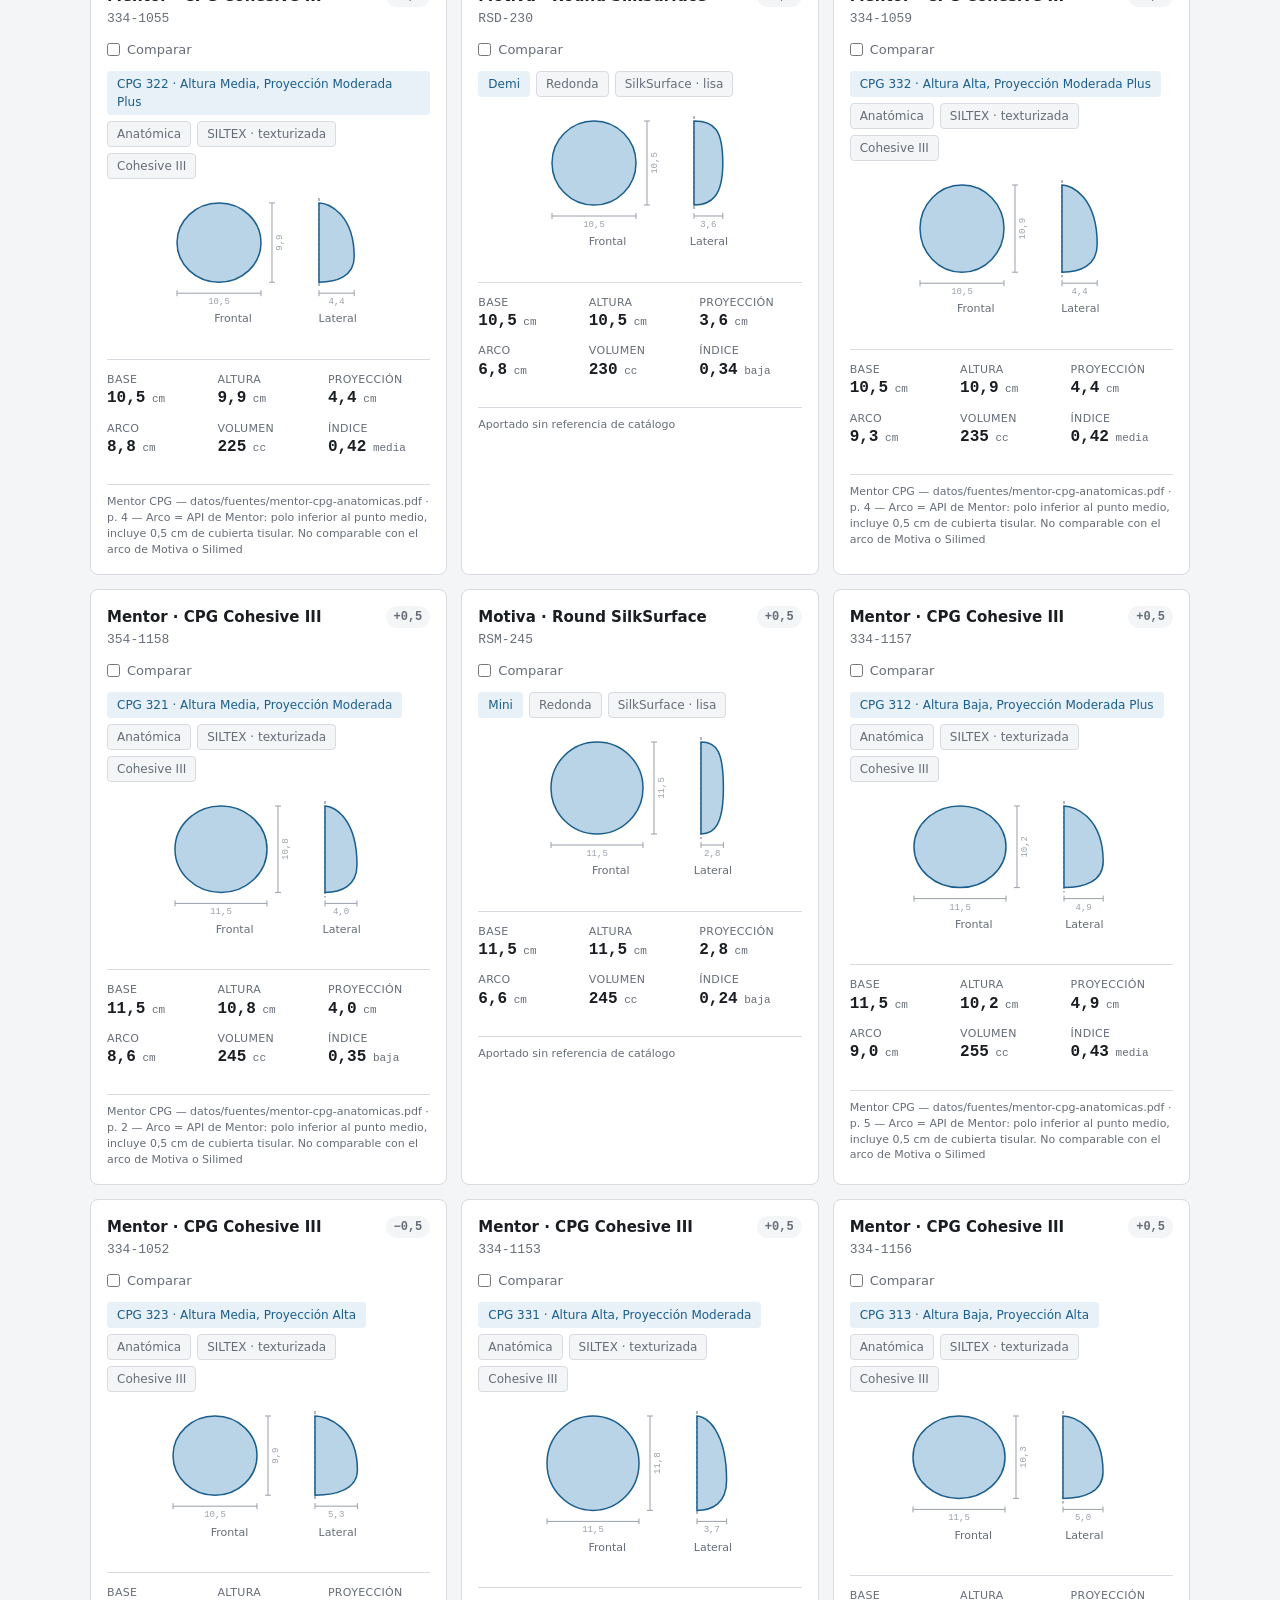
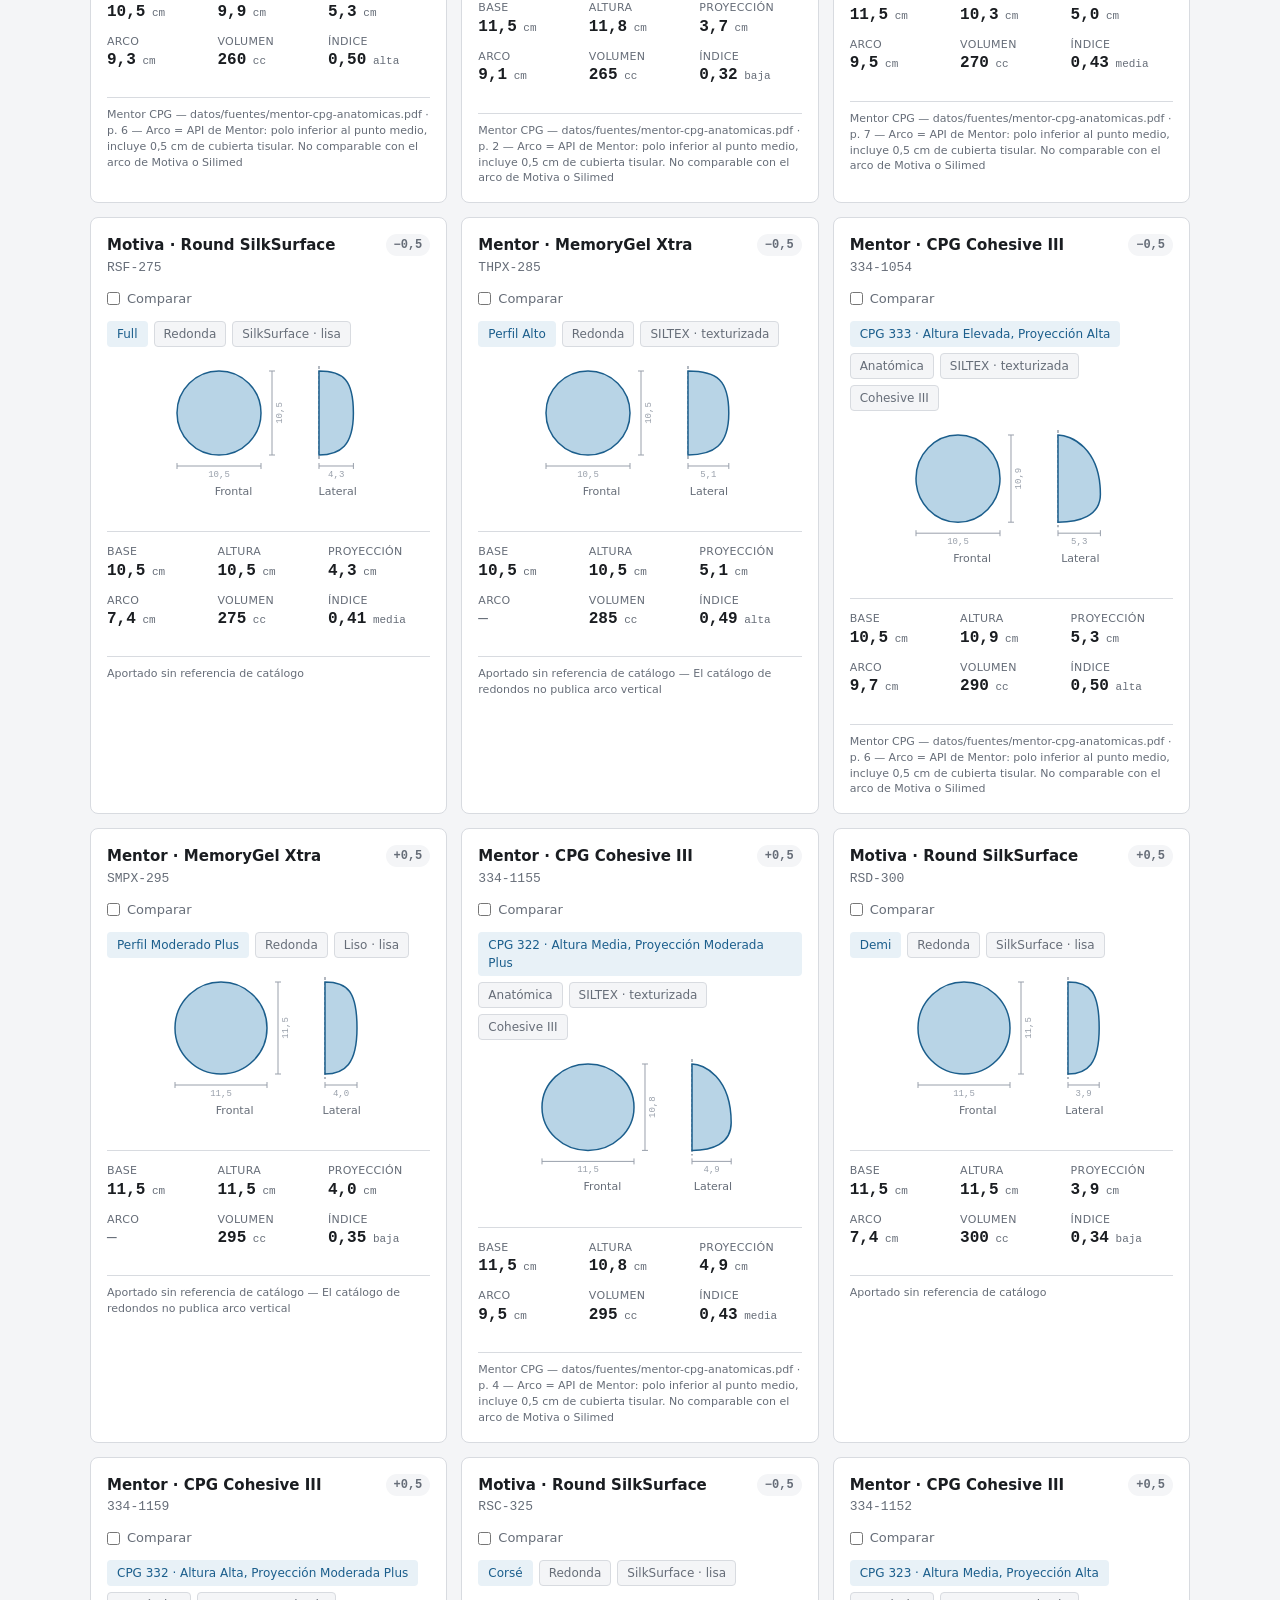
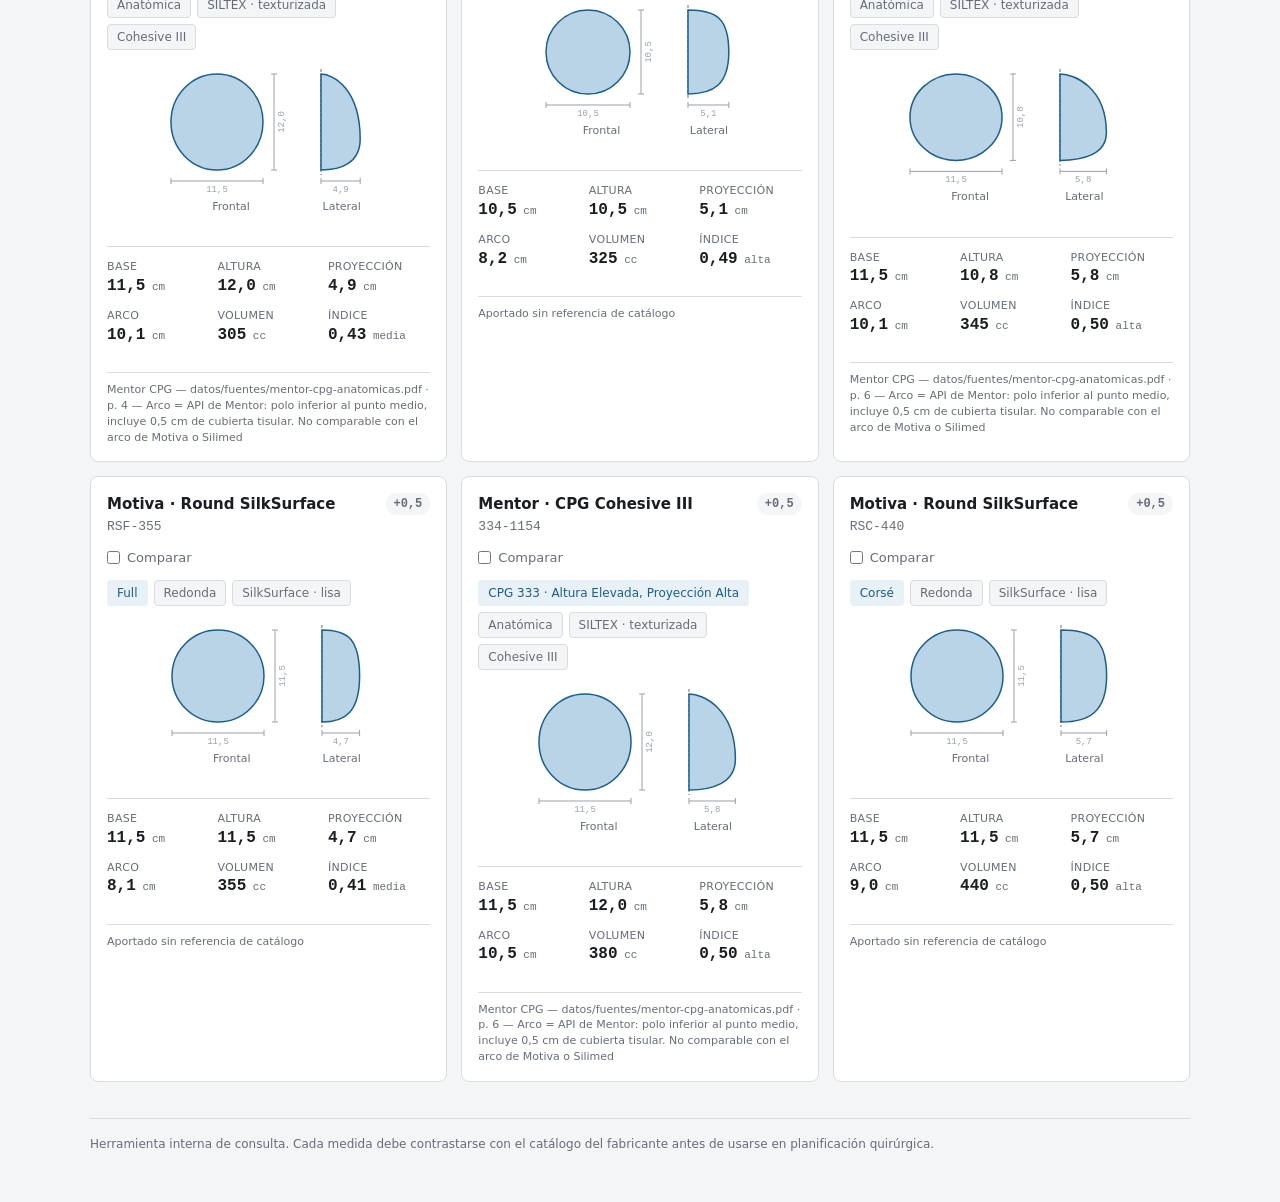
==== commit 8a4819cb: "Horquilla de volumen, grupo de proyeccion y comparador de hasta tres HORQUILLA DE VOLUMEN. Dos campo" ====
--- a/proyectos/implantes-mamarios/web/index.html
+++ b/proyectos/implantes-mamarios/web/index.html
@@ -39,6 +39,26 @@
       </div>
 
       <div class="campo">
+        <label for="volMin">Horquilla de volumen</label>
+        <div class="con-unidad horquilla">
+          <input type="number" id="volMin" placeholder="mín" step="5" min="0" inputmode="numeric">
+          <span class="separador">–</span>
+          <input type="number" id="volMax" placeholder="máx" step="5" min="0" inputmode="numeric">
+          <span class="unidad">cc</span>
+        </div>
+      </div>
+
+      <div class="campo">
+        <label for="proyeccion">Proyección</label>
+        <select id="proyeccion">
+          <option value="">Todas</option>
+          <option value="baja">Baja</option>
+          <option value="media">Media</option>
+          <option value="alta">Alta</option>
+        </select>
+      </div>
+
+      <div class="campo">
         <label for="forma">Forma</label>
         <select id="forma">
           <option value="">Todas</option>
@@ -70,6 +90,17 @@
     </fieldset>
   </section>
 
+  <section id="comparador" class="comparador" aria-label="Comparación" hidden>
+    <div class="comparador-cabecera">
+      <h2>Comparación</h2>
+      <button type="button" id="limpiarComparacion" class="boton-texto">Vaciar</button>
+    </div>
+    <div class="comparador-cuerpo">
+      <div id="comparadorEsquemas" class="comparador-esquemas"></div>
+      <div id="comparadorTabla" class="comparador-tabla"></div>
+    </div>
+  </section>
+
   <p id="resumen" class="resumen" role="status"></p>
   <div id="resultados" class="resultados"></div>
 </main>
--- a/proyectos/implantes-mamarios/web/estilos.css
+++ b/proyectos/implantes-mamarios/web/estilos.css
@@ -13,10 +13,19 @@
   --implante-borde: #1b5e8c;
   --cota: #99a0ab;
   --radio: 8px;
-}
-
+  /* Tres colores para la comparación, distinguibles también en escala de
+     grises: azul medio, ámbar, verde azulado. */
+  --comp-1: #1b5e8c;
+  --comp-2: #c2701a;
+  --comp-3: #1d7a6c;
+}
+
+/* El tema tiene tres estados, no dos: una elección explícita marca la raíz con
+   data-theme, y el ajuste "sistema" no marca nada. Por eso el bloque oscuro
+   aparece dos veces: una tras prefers-color-scheme (excluyendo una elección
+   explícita de claro) y otra tras data-theme="dark". */
 @media (prefers-color-scheme: dark) {
-  :root {
+  :root:not([data-theme="light"]) {
     --fondo: #16181c;
     --superficie: #1f2227;
     --borde: #343941;
@@ -24,13 +33,35 @@
     --texto-suave: #9aa1ac;
     --acento: #6fb3dd;
     --acento-suave: #1c2b36;
-    --aviso-fondo: #35291040;
+    --aviso-fondo: #2a2314;
     --aviso-borde: #b8892c;
     --aviso-texto: #e8c477;
     --implante: #2c4757;
     --implante-borde: #6fb3dd;
     --cota: #6b7280;
+    --comp-1: #6fb3dd;
+    --comp-2: #e0a44a;
+    --comp-3: #5ac0ac;
   }
+}
+
+:root[data-theme="dark"] {
+  --fondo: #16181c;
+  --superficie: #1f2227;
+  --borde: #343941;
+  --texto: #e8eaed;
+  --texto-suave: #9aa1ac;
+  --acento: #6fb3dd;
+  --acento-suave: #1c2b36;
+  --aviso-fondo: #2a2314;
+  --aviso-borde: #b8892c;
+  --aviso-texto: #e8c477;
+  --implante: #2c4757;
+  --implante-borde: #6fb3dd;
+  --cota: #6b7280;
+  --comp-1: #6fb3dd;
+  --comp-2: #e0a44a;
+  --comp-3: #5ac0ac;
 }
 
 * { box-sizing: border-box; }
@@ -117,13 +148,24 @@
   background: none;
   color: var(--texto);
   font: 600 20px/1 ui-monospace, "SF Mono", Menlo, monospace;
+  font-variant-numeric: tabular-nums;
   padding: 9px 0;
   width: 100%;
   min-width: 0;
 }
 
 .con-unidad input:focus { outline: none; }
-.unidad, .prefijo { color: var(--texto-suave); font-size: 14px; flex: none; }
+.con-unidad:focus-within { outline: 2px solid var(--acento); outline-offset: 1px; }
+select:focus-visible, .chip:focus-within { outline: 2px solid var(--acento); outline-offset: 1px; }
+.unidad, .prefijo, .separador { color: var(--texto-suave); font-size: 14px; flex: none; }
+
+.horquilla { min-width: 172px; }
+.horquilla input { width: 4.5em; text-align: center; font-size: 17px; }
+.horquilla input::placeholder { font-size: 13px; font-weight: 400; }
+/* Las flechas nativas se comen el hueco entre el campo y la unidad. */
+.horquilla input::-webkit-outer-spin-button,
+.horquilla input::-webkit-inner-spin-button { -webkit-appearance: none; margin: 0; }
+.horquilla input { -moz-appearance: textfield; appearance: textfield; }
 
 select {
   background: var(--fondo);
@@ -169,6 +211,128 @@
 }
 
 .chip input { accent-color: var(--acento); margin: 0; }
+
+/* --- Comparación --- */
+
+.comparador {
+  margin-top: 20px;
+  background: var(--superficie);
+  border: 1px solid var(--borde);
+  border-radius: var(--radio);
+  padding: 16px 18px 18px;
+}
+
+.comparador-cabecera {
+  display: flex;
+  align-items: baseline;
+  justify-content: space-between;
+  gap: 12px;
+  margin-bottom: 4px;
+}
+
+.comparador-cabecera h2 {
+  margin: 0;
+  font-size: 13px;
+  font-weight: 600;
+  text-transform: uppercase;
+  letter-spacing: 0.04em;
+  color: var(--texto-suave);
+}
+
+.boton-texto {
+  background: none;
+  border: none;
+  color: var(--acento);
+  font: inherit;
+  font-size: 13px;
+  cursor: pointer;
+  padding: 2px 4px;
+  border-radius: 4px;
+}
+
+.boton-texto:hover { text-decoration: underline; }
+.boton-texto:focus-visible { outline: 2px solid var(--acento); outline-offset: 1px; }
+
+.comparador-cuerpo {
+  display: flex;
+  flex-wrap: wrap;
+  align-items: center;
+  gap: 24px;
+}
+
+.comparador-esquemas {
+  display: flex;
+  gap: 20px;
+  align-items: center;
+  flex: none;
+}
+
+.comparador-tabla { flex: 1 1 320px; overflow-x: auto; }
+
+.comparador-tabla table {
+  border-collapse: collapse;
+  width: 100%;
+  font-size: 14px;
+}
+
+.comparador-tabla th,
+.comparador-tabla td {
+  text-align: left;
+  padding: 6px 12px 6px 0;
+  border-bottom: 1px solid var(--borde);
+  white-space: nowrap;
+}
+
+.comparador-tabla tbody th {
+  font-size: 11px;
+  font-weight: 600;
+  text-transform: uppercase;
+  letter-spacing: 0.03em;
+  color: var(--texto-suave);
+}
+
+.comparador-tabla td {
+  font: 600 15px/1.3 ui-monospace, "SF Mono", Menlo, monospace;
+  font-variant-numeric: tabular-nums;
+}
+
+/* Arriba, no abajo: si un subtítulo ocupa tres líneas y otro una, alinear por
+   abajo descoloca los puntos de color y las referencias entre columnas. */
+.comparador-tabla thead th { vertical-align: top; padding-bottom: 9px; }
+.comparador-tabla .ref { display: block; font: 600 14px/1.3 ui-monospace, Menlo, monospace; }
+.comparador-tabla .sub { display: block; font-size: 11px; font-weight: 400; color: var(--texto-suave); white-space: normal; max-width: 22ch; }
+
+.punto {
+  display: inline-block;
+  width: 9px; height: 9px;
+  border-radius: 50%;
+  margin-bottom: 3px;
+}
+
+.oculto {
+  position: absolute;
+  width: 1px; height: 1px;
+  overflow: hidden;
+  clip-path: inset(50%);
+}
+
+.comparar {
+  display: flex;
+  align-items: center;
+  gap: 7px;
+  font-size: 13px;
+  color: var(--texto-suave);
+  cursor: pointer;
+  user-select: none;
+}
+
+.comparar input { accent-color: var(--acento); margin: 0; cursor: pointer; }
+.comparar:has(input:checked) { color: var(--comp, var(--acento)); font-weight: 500; }
+.comparar.lleno { opacity: 0.45; cursor: default; }
+.comparar.lleno input { cursor: default; }
+.comparar:focus-within { outline: 2px solid var(--acento); outline-offset: 3px; border-radius: 3px; }
+
+.tarjeta.comparada { border-color: var(--comp); box-shadow: inset 3px 0 0 var(--comp); }
 
 .resumen {
   margin: 22px 0 12px;
@@ -255,6 +419,7 @@
 .medida dd {
   margin: 0;
   font: 600 16px/1.2 ui-monospace, "SF Mono", Menlo, monospace;
+  font-variant-numeric: tabular-nums;
 }
 
 .medida dd .u { font-size: 11px; font-weight: 400; color: var(--texto-suave); }
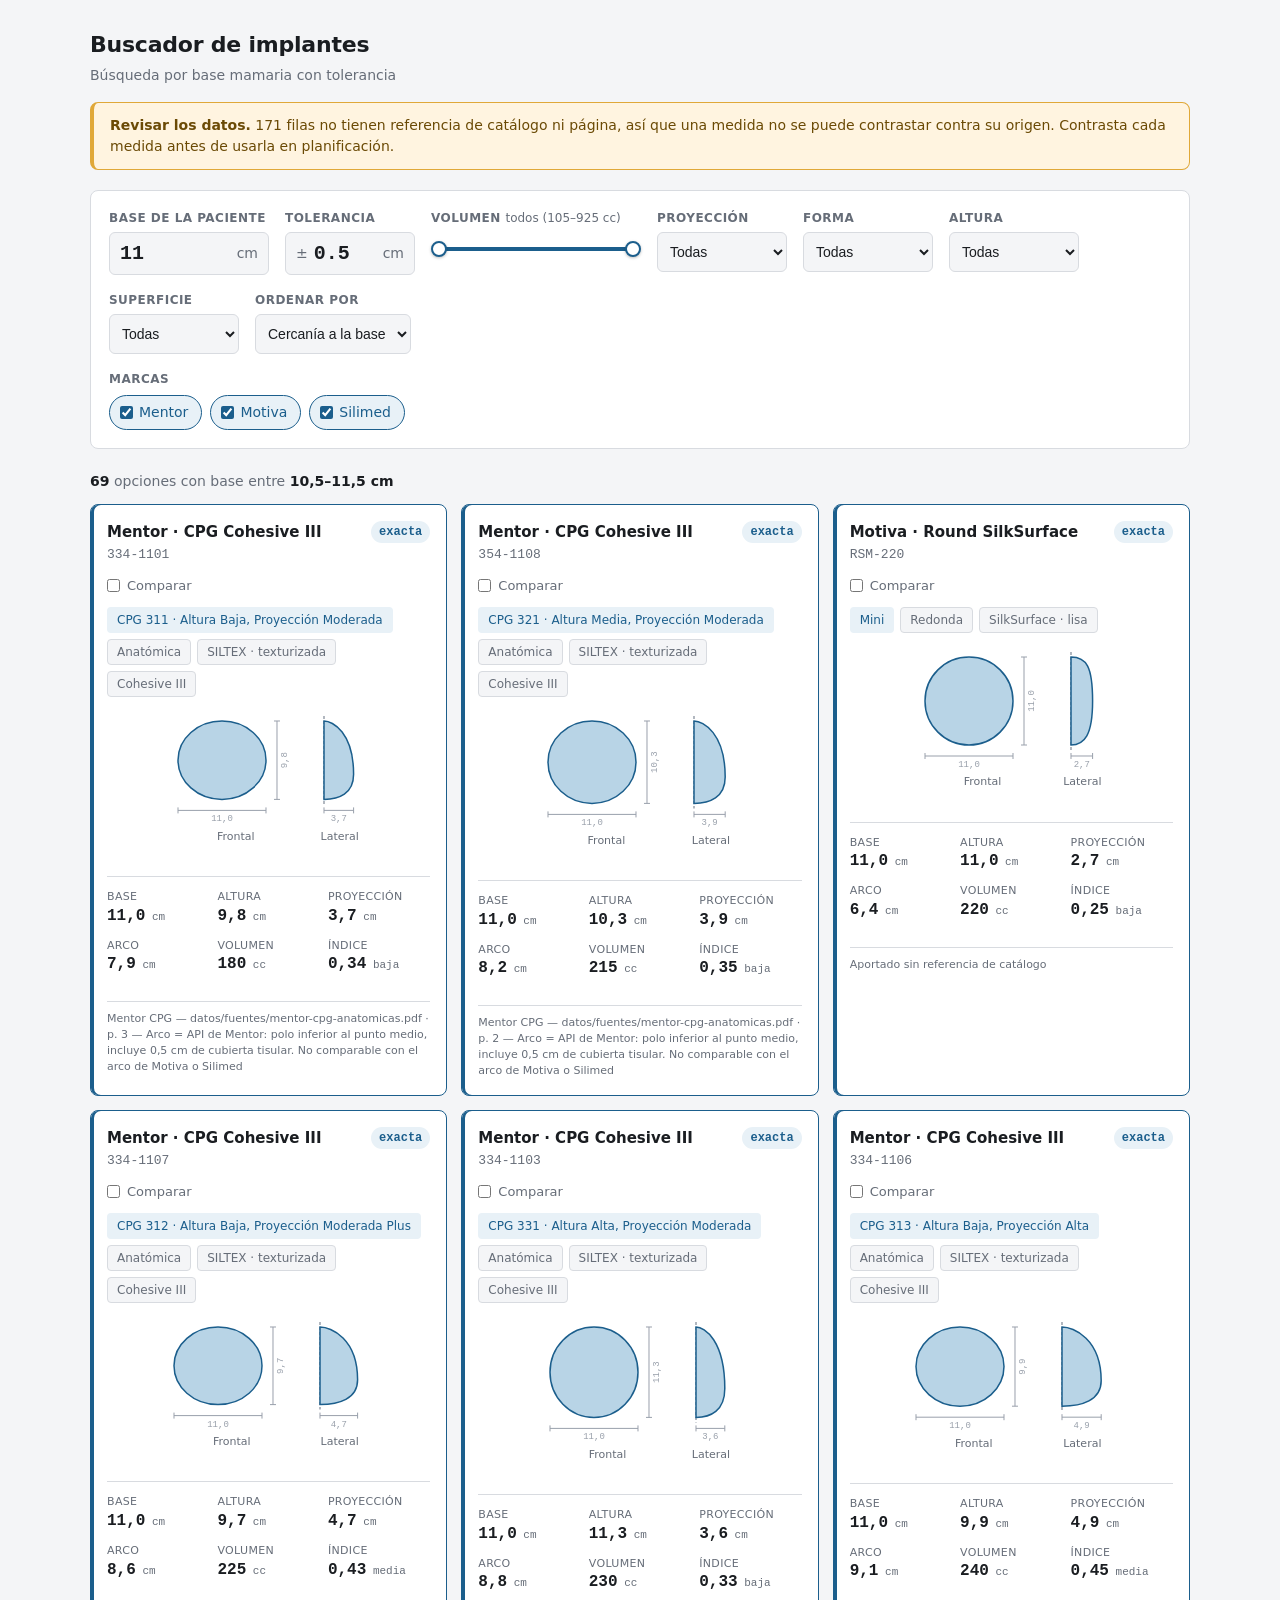
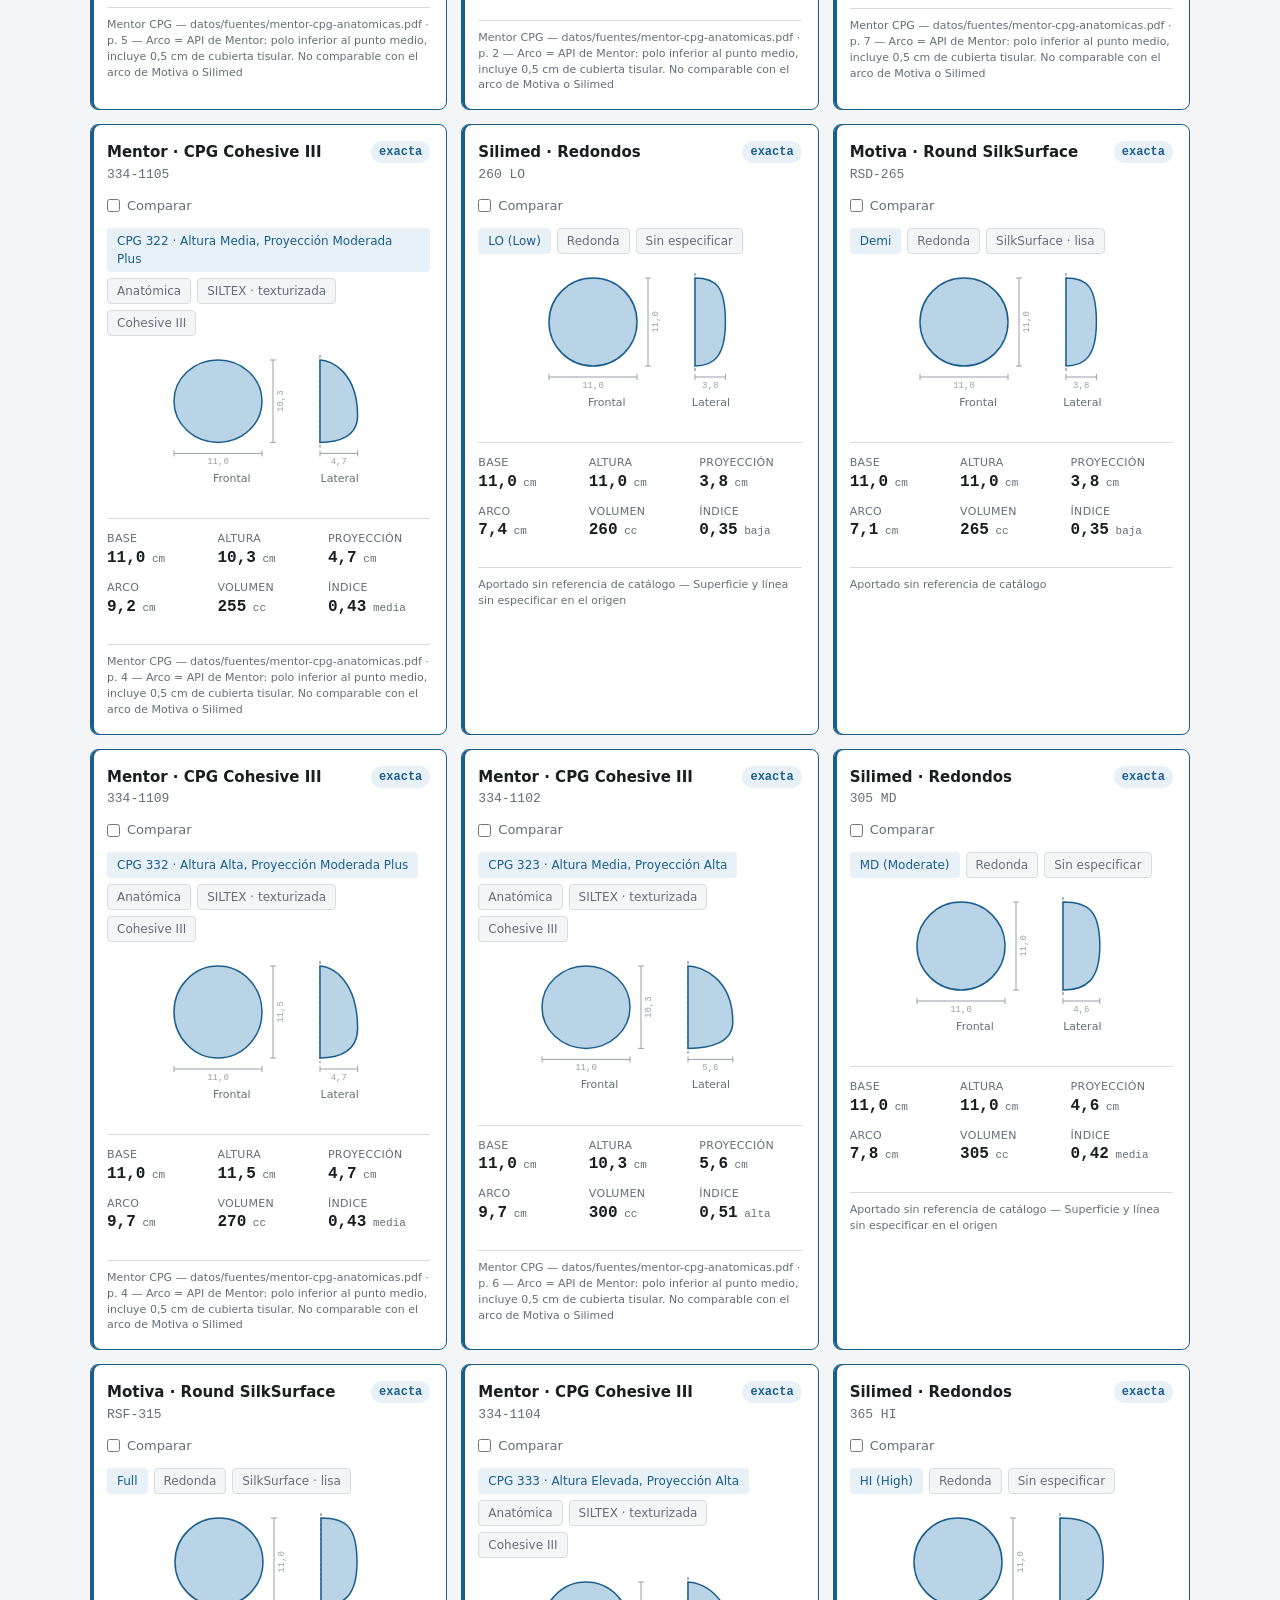
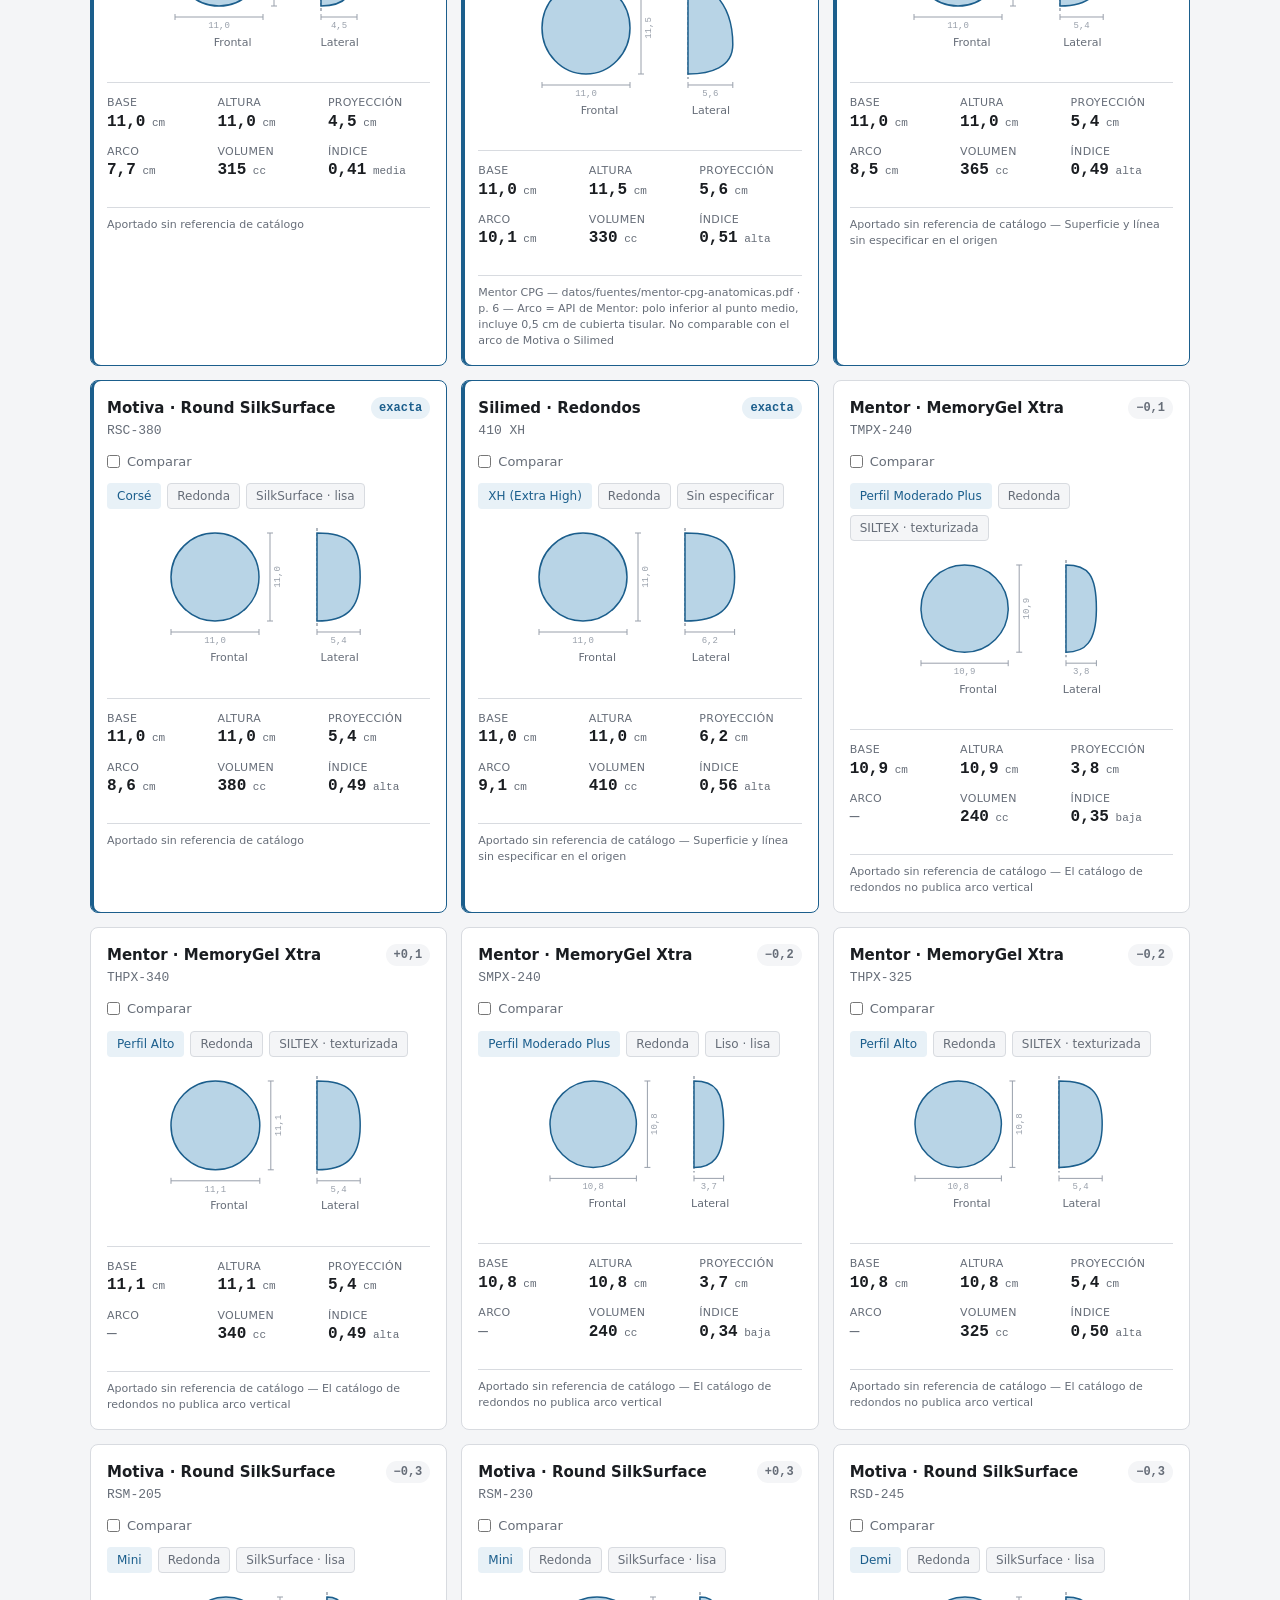
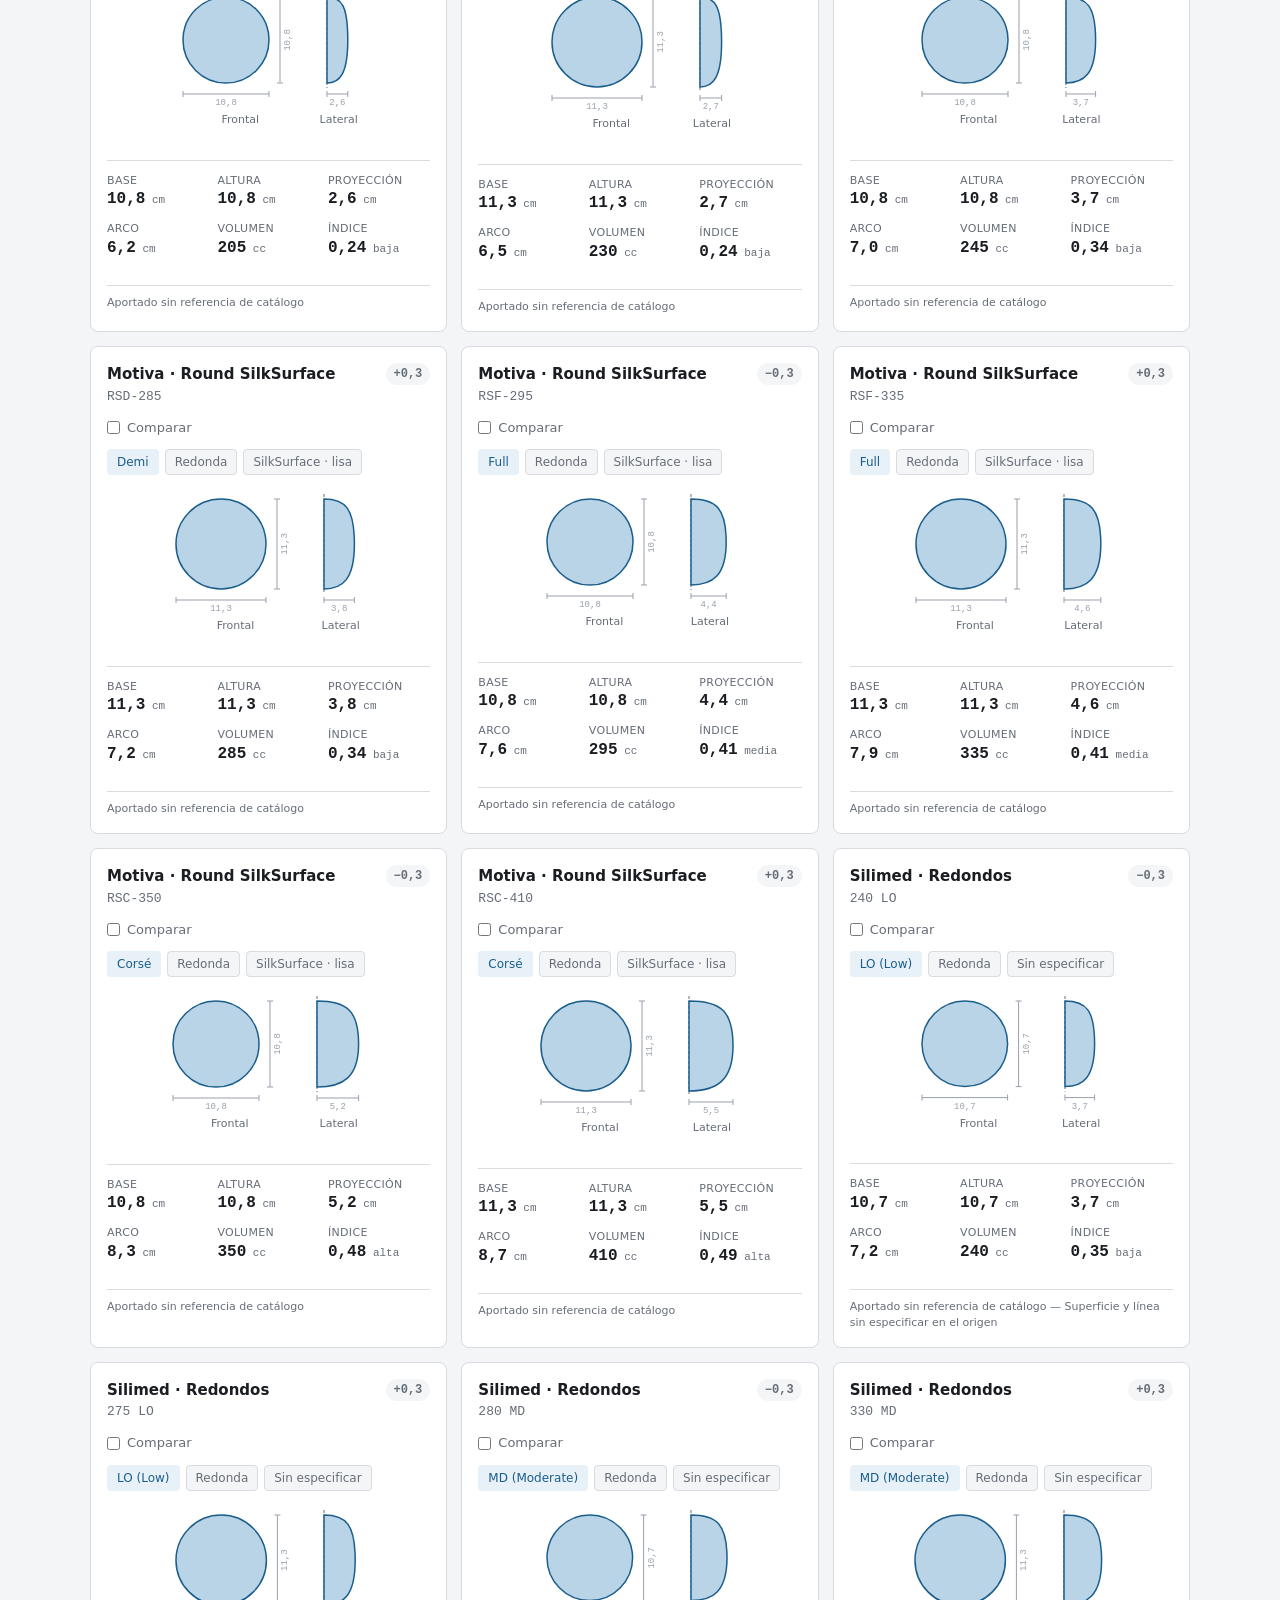
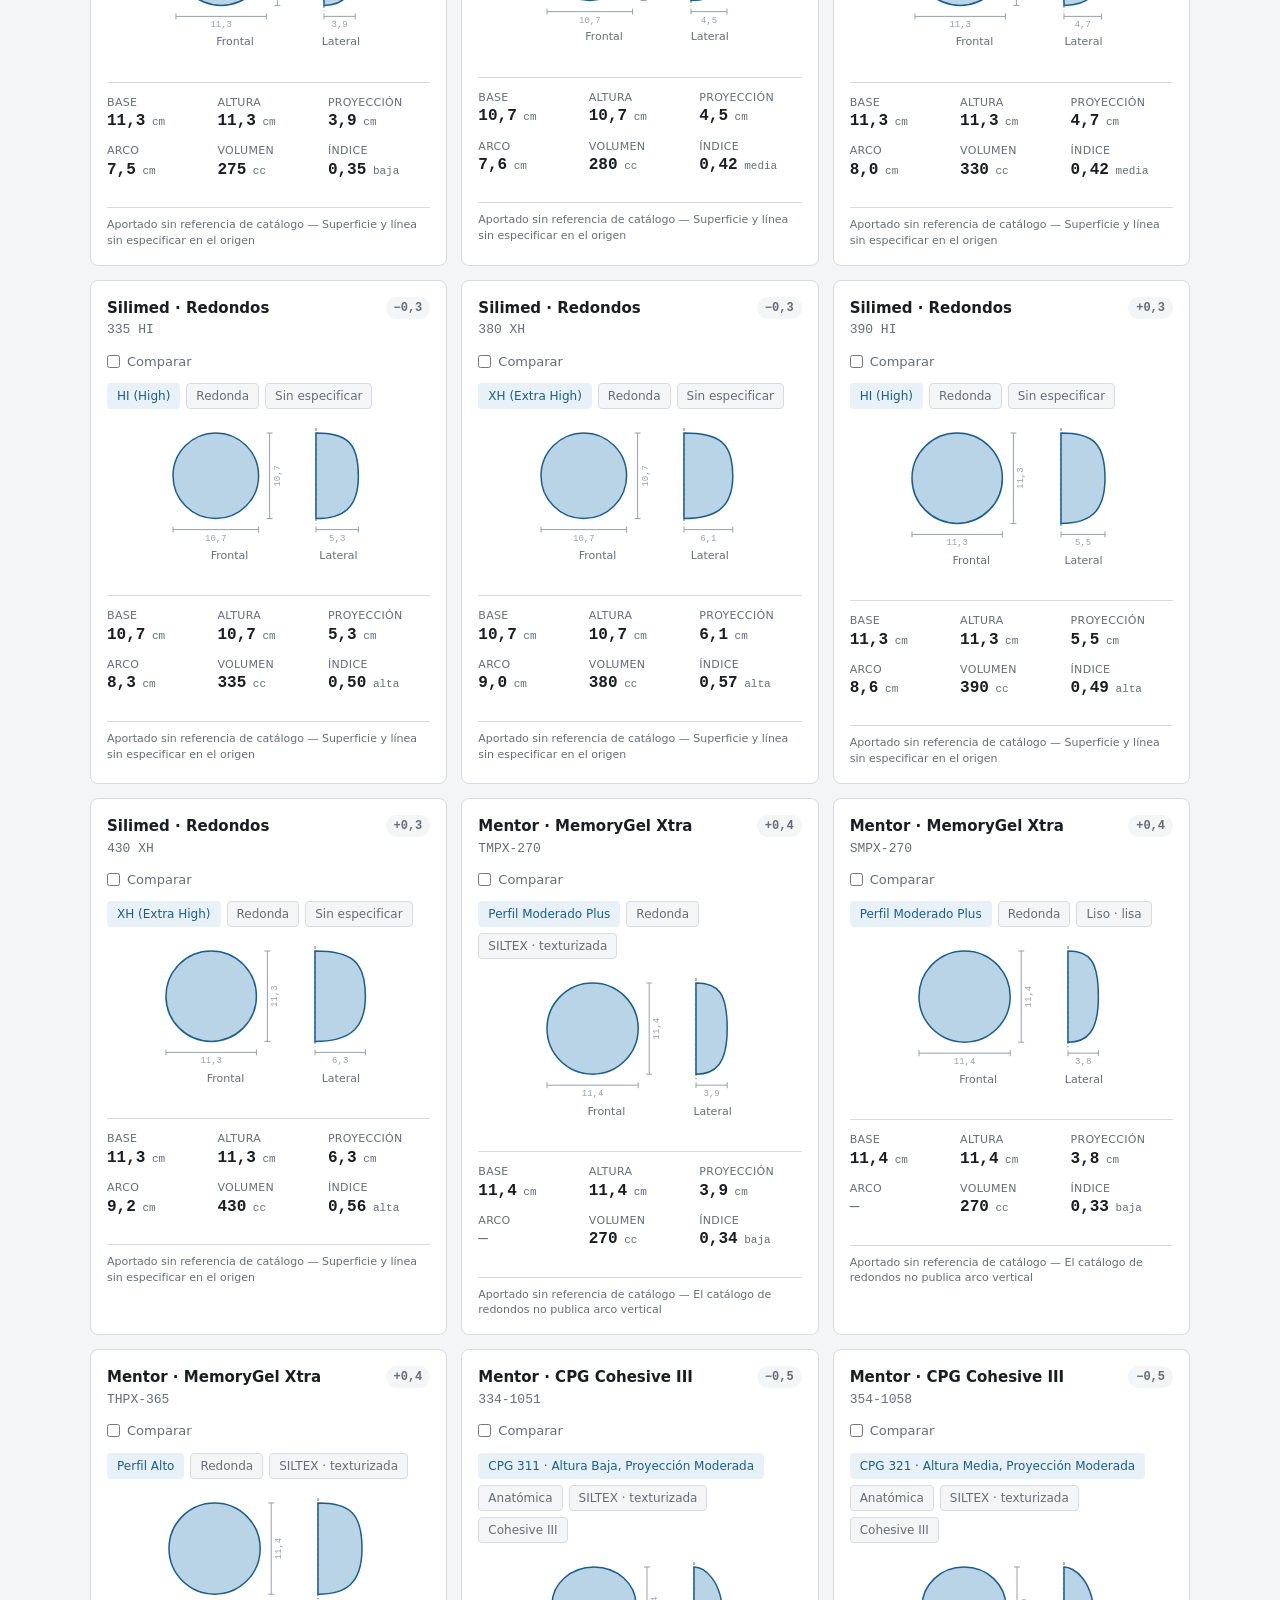
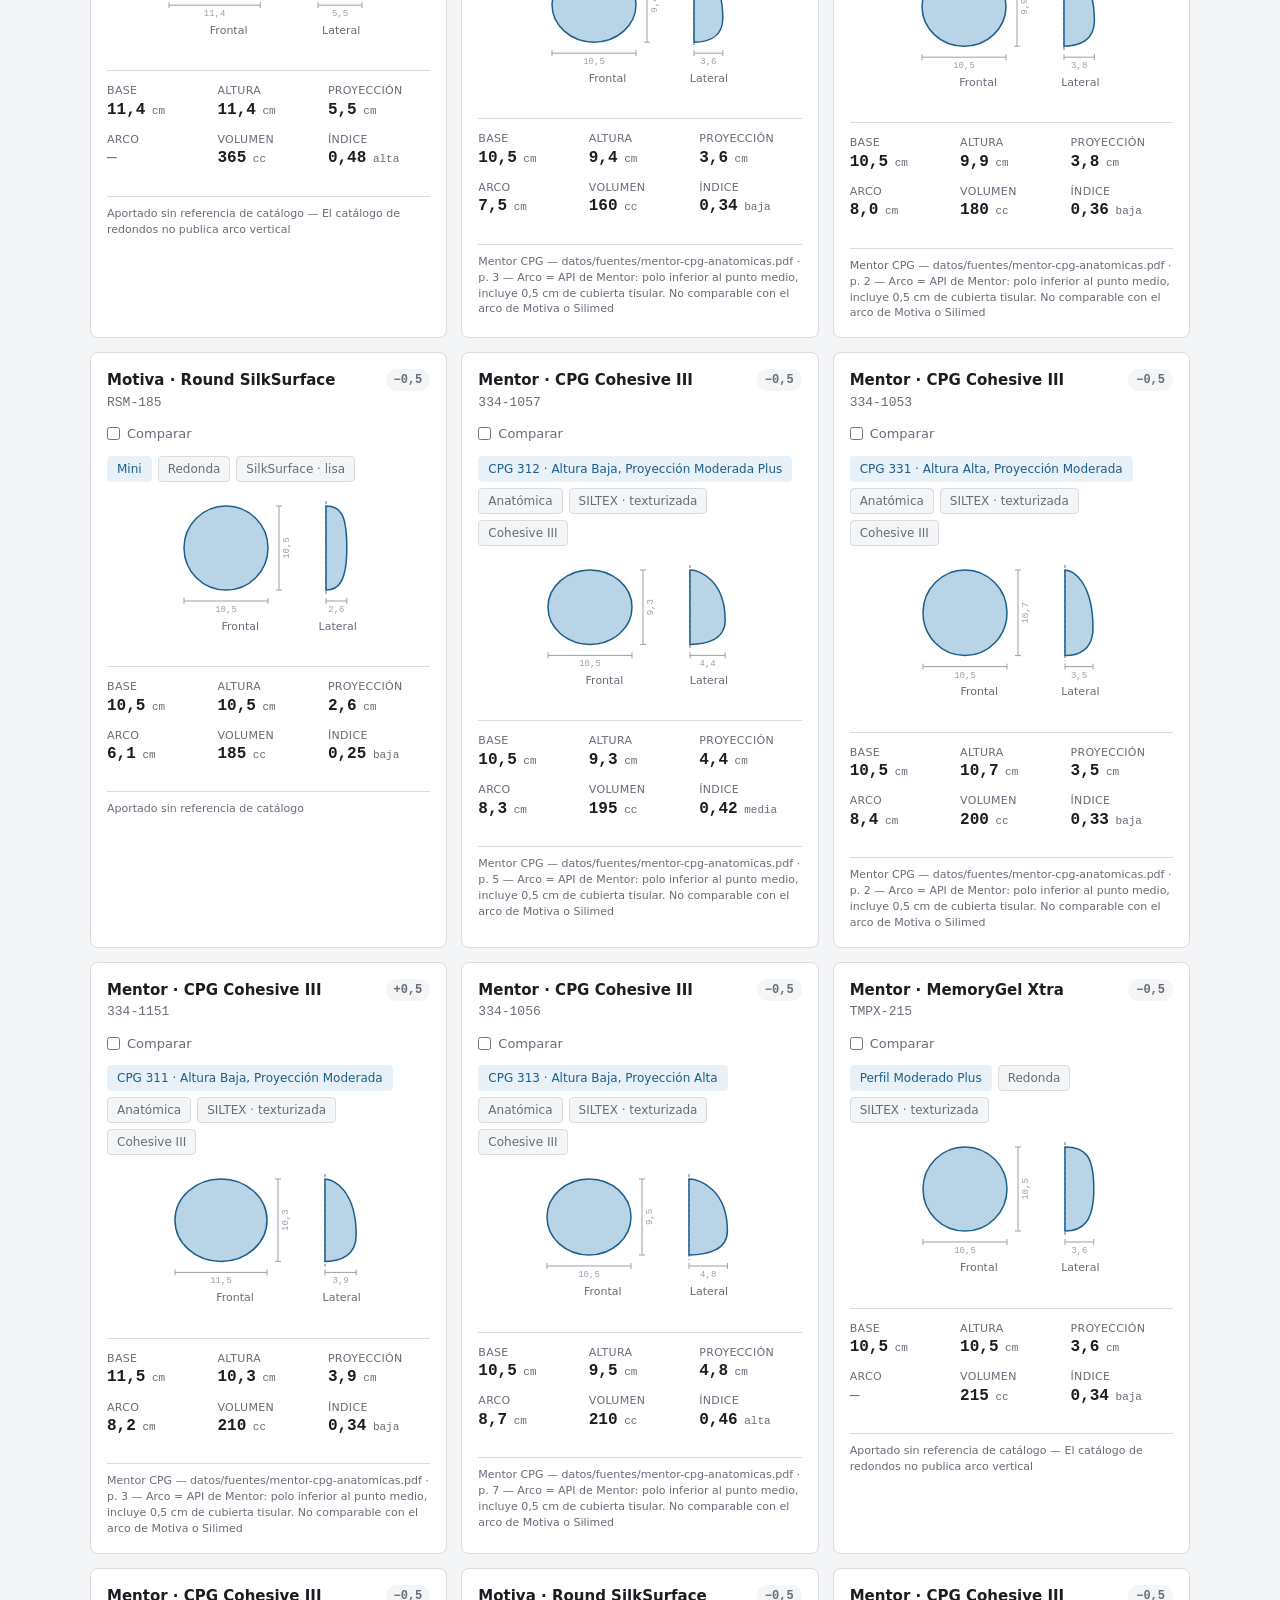
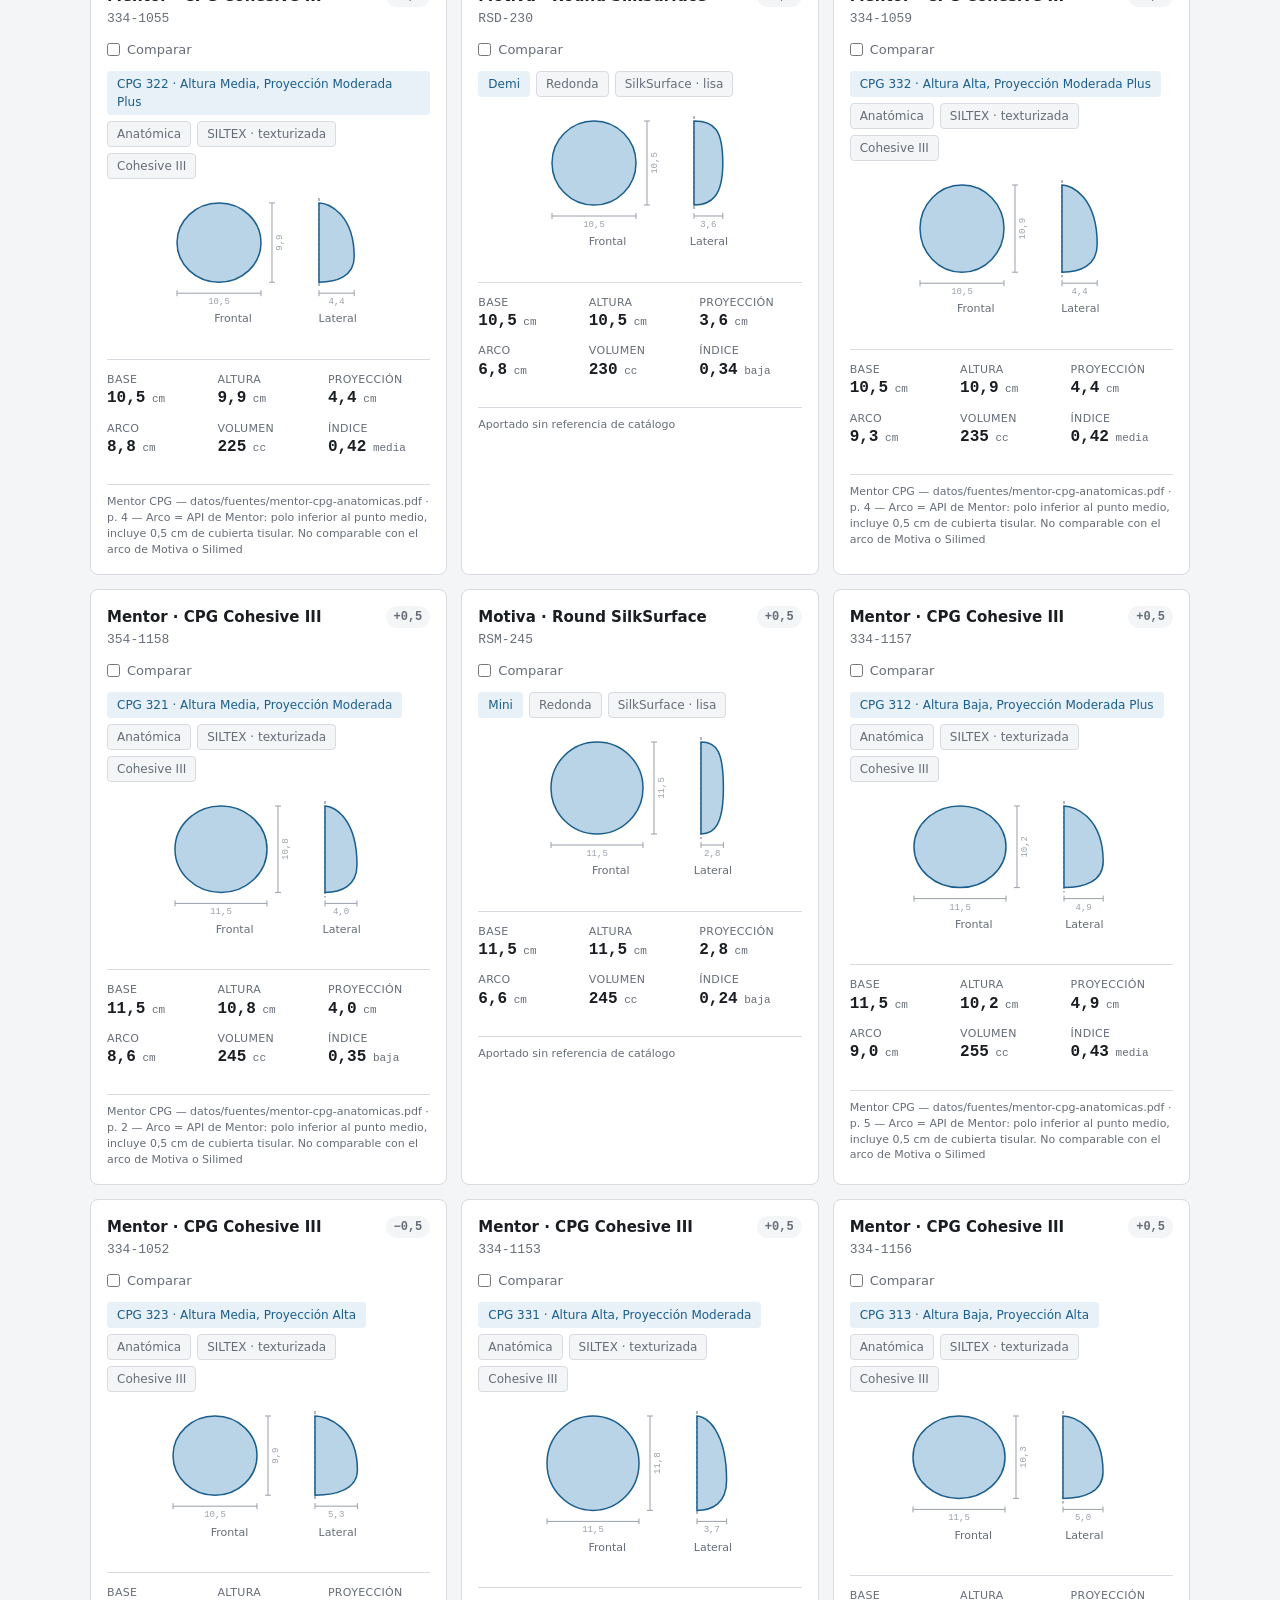
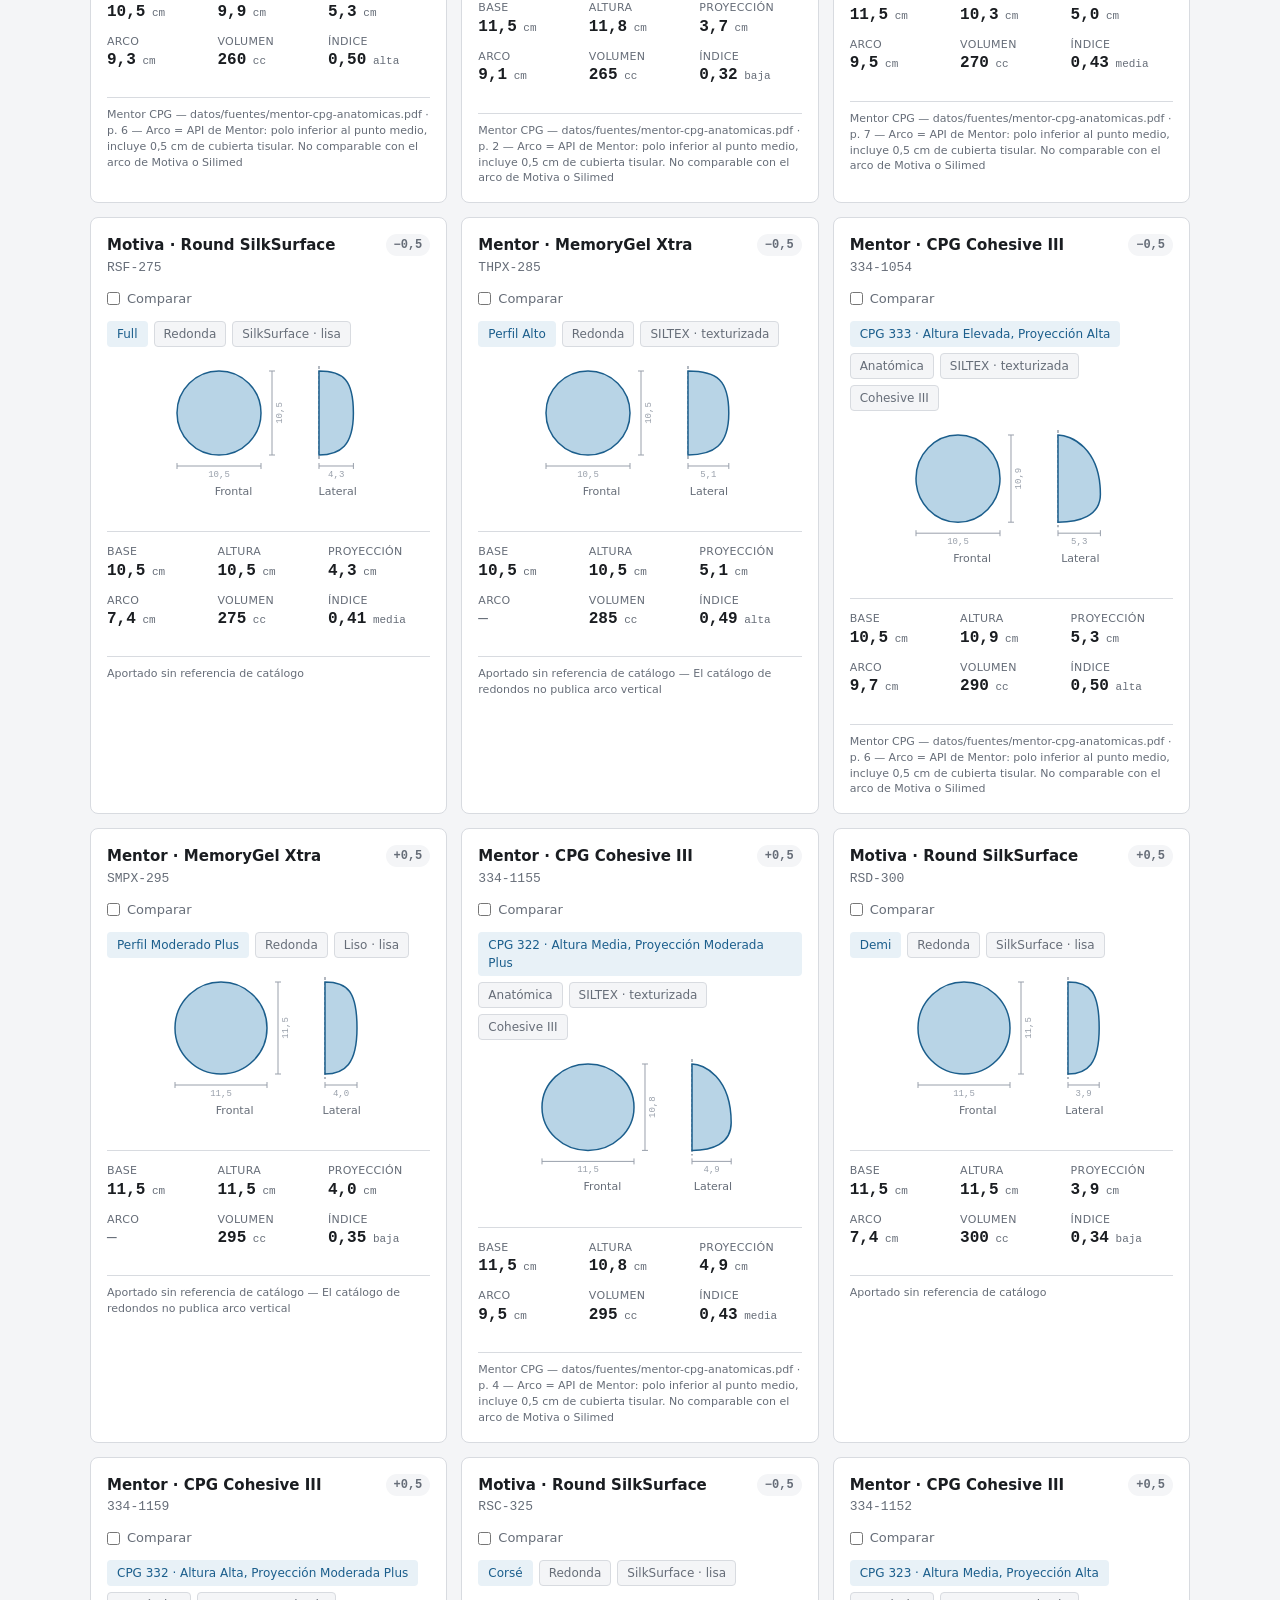
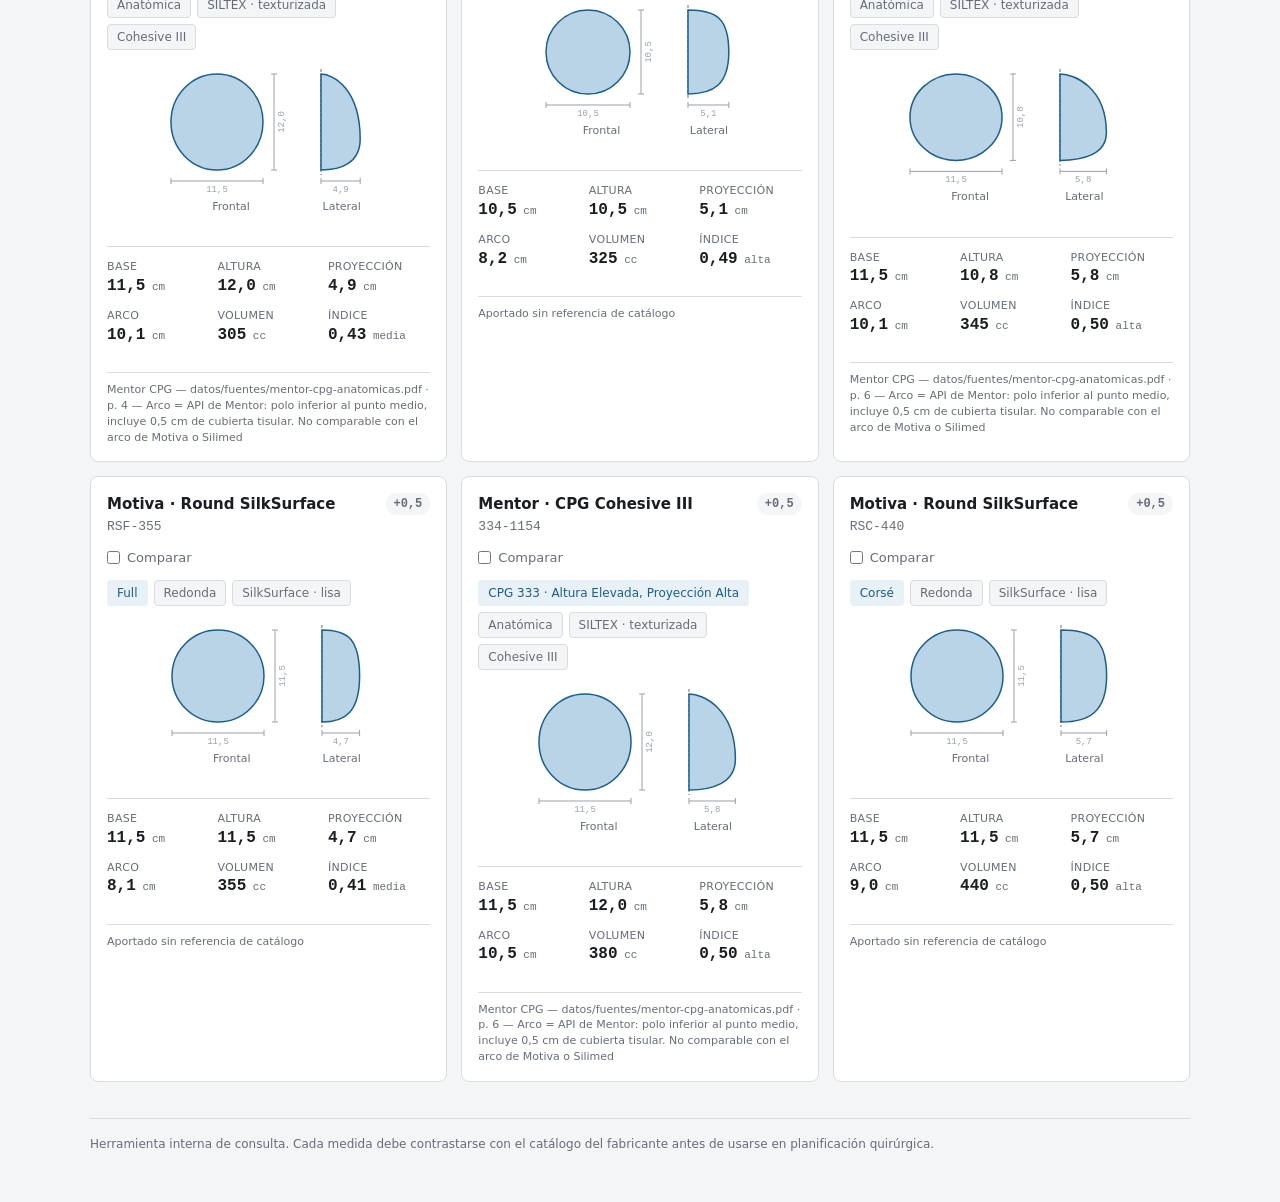
==== commit f468373e: "Sub-filtro de altura en anatomicas y deslizador de volumen ALTURA. Al elegir forma anatomica aparece" ====
--- a/proyectos/implantes-mamarios/web/index.html
+++ b/proyectos/implantes-mamarios/web/index.html
@@ -38,13 +38,12 @@
         </div>
       </div>
 
-      <div class="campo">
-        <label for="volMin">Horquilla de volumen</label>
-        <div class="con-unidad horquilla">
-          <input type="number" id="volMin" placeholder="mín" step="5" min="0" inputmode="numeric">
-          <span class="separador">–</span>
-          <input type="number" id="volMax" placeholder="máx" step="5" min="0" inputmode="numeric">
-          <span class="unidad">cc</span>
+      <div class="campo campo-rango">
+        <label for="volMin">Volumen <span id="volLectura" class="lectura"></span></label>
+        <div class="rango">
+          <div class="rango-pista"><div class="rango-relleno" id="rangoRelleno"></div></div>
+          <input type="range" id="volMin" step="5" aria-label="Volumen mínimo">
+          <input type="range" id="volMax" step="5" aria-label="Volumen máximo">
         </div>
       </div>
 
@@ -64,6 +63,16 @@
           <option value="">Todas</option>
           <option value="redonda">Redonda</option>
           <option value="anatomica">Anatómica</option>
+        </select>
+      </div>
+
+      <div class="campo" id="campoAltura" hidden>
+        <label for="altura">Altura</label>
+        <select id="altura">
+          <option value="">Todas</option>
+          <option value="baja">Baja</option>
+          <option value="media">Media</option>
+          <option value="alta">Alta</option>
         </select>
       </div>
 
--- a/proyectos/implantes-mamarios/web/estilos.css
+++ b/proyectos/implantes-mamarios/web/estilos.css
@@ -159,13 +159,93 @@
 select:focus-visible, .chip:focus-within { outline: 2px solid var(--acento); outline-offset: 1px; }
 .unidad, .prefijo, .separador { color: var(--texto-suave); font-size: 14px; flex: none; }
 
-.horquilla { min-width: 172px; }
-.horquilla input { width: 4.5em; text-align: center; font-size: 17px; }
-.horquilla input::placeholder { font-size: 13px; font-weight: 400; }
-/* Las flechas nativas se comen el hueco entre el campo y la unidad. */
-.horquilla input::-webkit-outer-spin-button,
-.horquilla input::-webkit-inner-spin-button { -webkit-appearance: none; margin: 0; }
-.horquilla input { -moz-appearance: textfield; appearance: textfield; }
+/* --- Deslizador de volumen ---
+   Dos inputs range superpuestos sobre una pista dibujada. Los inputs no
+   reciben el puntero salvo en sus asas, para que el de abajo siga siendo
+   agarrable donde el de arriba no tiene asa. */
+
+.campo-rango { min-width: 210px; justify-content: flex-start; }
+
+.lectura {
+  text-transform: none;
+  letter-spacing: 0;
+  font-weight: 400;
+  color: var(--texto-suave);
+}
+
+.lectura.activo { color: var(--acento); font-weight: 600; }
+
+.rango {
+  position: relative;
+  height: 34px;
+  display: flex;
+  align-items: center;
+}
+
+.rango-pista {
+  position: absolute;
+  left: 8px; right: 8px;
+  height: 4px;
+  background: var(--borde);
+  border-radius: 2px;
+}
+
+.rango-relleno {
+  position: absolute;
+  top: 0; bottom: 0;
+  background: var(--acento);
+  border-radius: 2px;
+}
+
+.rango input[type="range"] {
+  position: absolute;
+  left: 0; right: 0;
+  width: 100%;
+  margin: 0;
+  background: none;
+  pointer-events: none;
+  -webkit-appearance: none;
+  appearance: none;
+}
+
+.rango input[type="range"]::-webkit-slider-runnable-track {
+  background: none;
+  height: 16px;
+}
+
+.rango input[type="range"]::-moz-range-track { background: none; height: 16px; }
+
+.rango input[type="range"]::-webkit-slider-thumb {
+  -webkit-appearance: none;
+  pointer-events: auto;
+  width: 16px; height: 16px;
+  border-radius: 50%;
+  background: var(--superficie);
+  border: 2px solid var(--acento);
+  box-shadow: 0 1px 3px rgb(0 0 0 / 0.25);
+  cursor: grab;
+}
+
+.rango input[type="range"]::-moz-range-thumb {
+  pointer-events: auto;
+  width: 16px; height: 16px;
+  border-radius: 50%;
+  background: var(--superficie);
+  border: 2px solid var(--acento);
+  box-shadow: 0 1px 3px rgb(0 0 0 / 0.25);
+  cursor: grab;
+}
+
+.rango input[type="range"]:active::-webkit-slider-thumb { cursor: grabbing; }
+.rango input[type="range"]:focus-visible::-webkit-slider-thumb {
+  outline: 2px solid var(--acento);
+  outline-offset: 2px;
+}
+.rango input[type="range"]:focus-visible::-moz-range-thumb {
+  outline: 2px solid var(--acento);
+  outline-offset: 2px;
+}
+.rango input[type="range"]:focus { outline: none; }
 
 select {
   background: var(--fondo);
